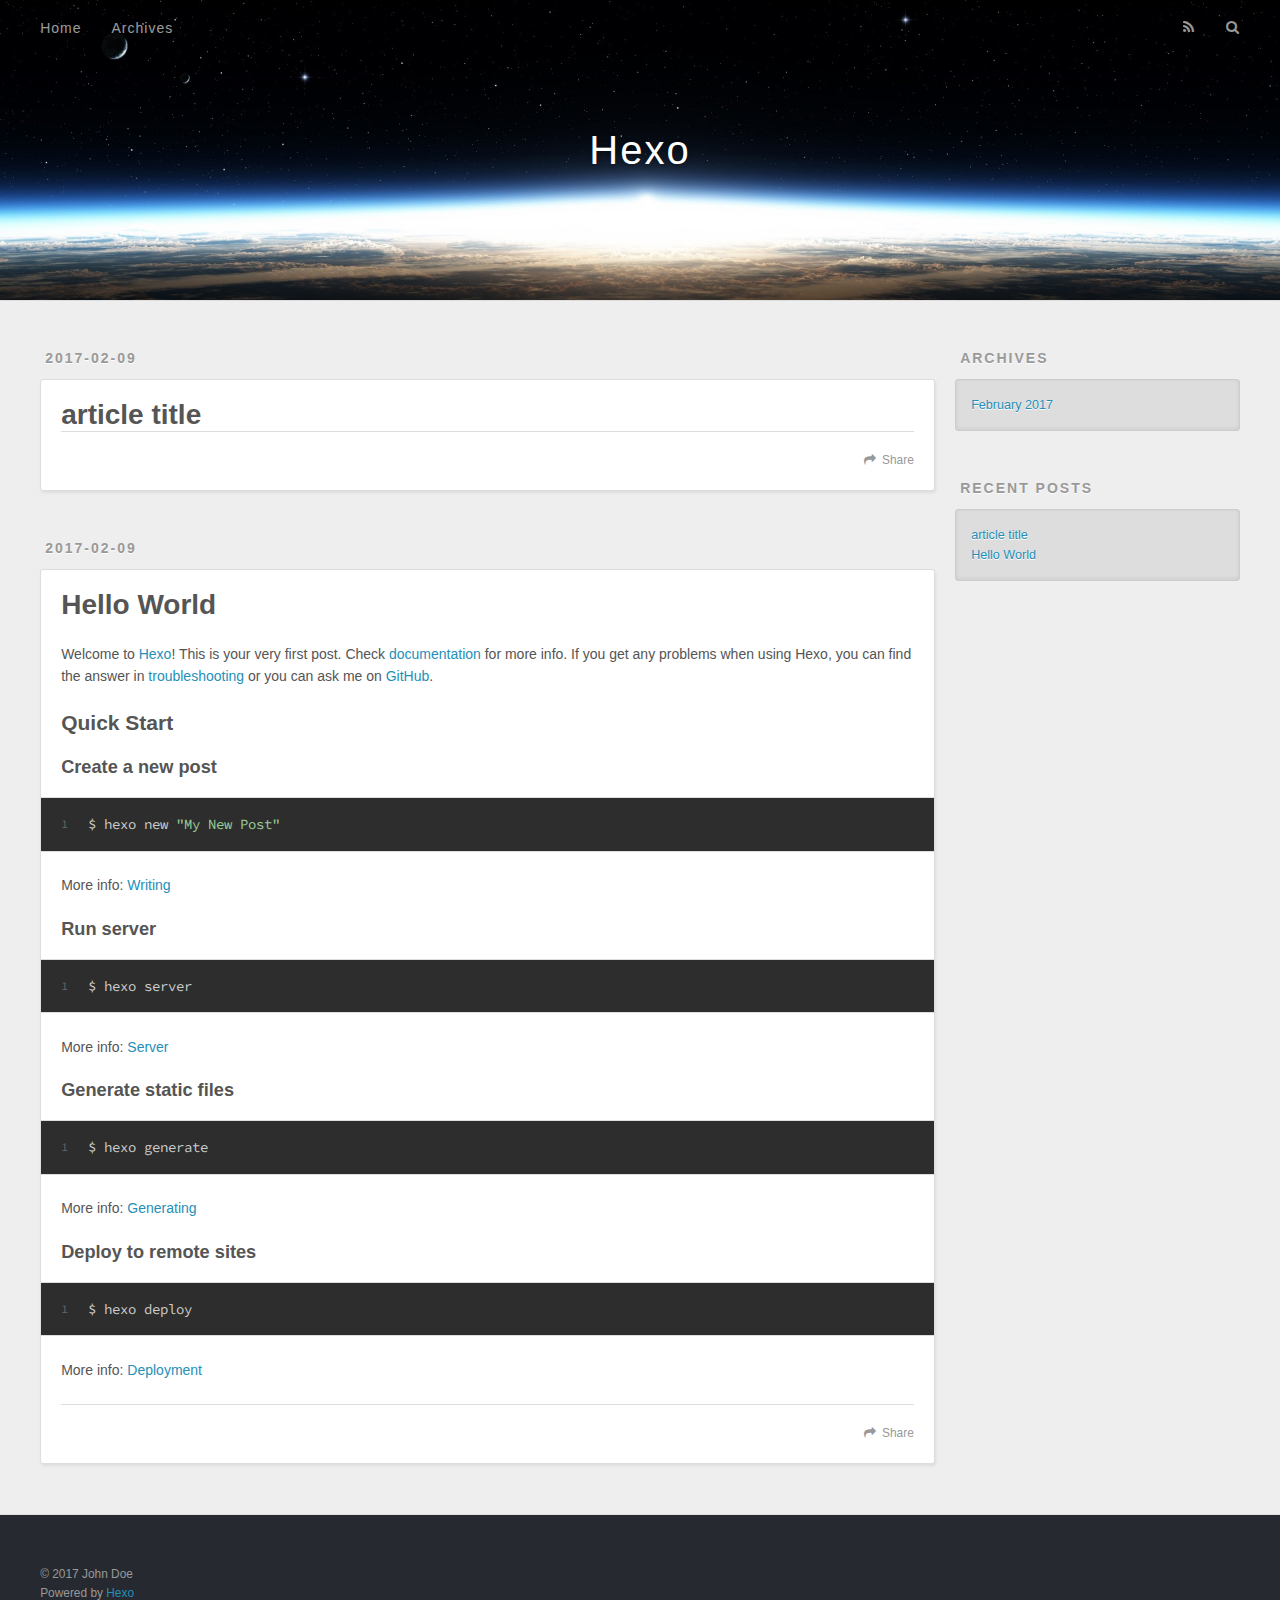
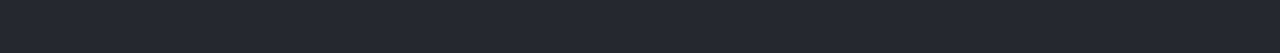
==== index.html @ b67e8a0f "Site updated: 2017-02-09 16:08:42" ====
<!DOCTYPE html>
<html>
<head>
  <meta charset="utf-8">
  
  <title>Hexo</title>
  <meta name="viewport" content="width=device-width, initial-scale=1, maximum-scale=1">
  <meta property="og:type" content="website">
<meta property="og:title" content="Hexo">
<meta property="og:url" content="http://yoursite.com/index.html">
<meta property="og:site_name" content="Hexo">
<meta name="twitter:card" content="summary">
<meta name="twitter:title" content="Hexo">
  
    <link rel="alternate" href="/atom.xml" title="Hexo" type="application/atom+xml">
  
  
    <link rel="icon" href="/favicon.png">
  
  
    <link href="//fonts.googleapis.com/css?family=Source+Code+Pro" rel="stylesheet" type="text/css">
  
  <link rel="stylesheet" href="/css/style.css">
  

</head>

<body>
  <div id="container">
    <div id="wrap">
      <header id="header">
  <div id="banner"></div>
  <div id="header-outer" class="outer">
    <div id="header-title" class="inner">
      <h1 id="logo-wrap">
        <a href="/" id="logo">Hexo</a>
      </h1>
      
    </div>
    <div id="header-inner" class="inner">
      <nav id="main-nav">
        <a id="main-nav-toggle" class="nav-icon"></a>
        
          <a class="main-nav-link" href="/">Home</a>
        
          <a class="main-nav-link" href="/archives">Archives</a>
        
      </nav>
      <nav id="sub-nav">
        
          <a id="nav-rss-link" class="nav-icon" href="/atom.xml" title="RSS Feed"></a>
        
        <a id="nav-search-btn" class="nav-icon" title="Search"></a>
      </nav>
      <div id="search-form-wrap">
        <form action="//google.com/search" method="get" accept-charset="UTF-8" class="search-form"><input type="search" name="q" results="0" class="search-form-input" placeholder="Search"><button type="submit" class="search-form-submit">&#xF002;</button><input type="hidden" name="sitesearch" value="http://yoursite.com"></form>
      </div>
    </div>
  </div>
</header>
      <div class="outer">
        <section id="main">
  
    <article id="post-article-title" class="article article-type-post" itemscope itemprop="blogPost">
  <div class="article-meta">
    <a href="/2017/02/09/article-title/" class="article-date">
  <time datetime="2017-02-09T08:03:34.000Z" itemprop="datePublished">2017-02-09</time>
</a>
    
  </div>
  <div class="article-inner">
    
    
      <header class="article-header">
        
  
    <h1 itemprop="name">
      <a class="article-title" href="/2017/02/09/article-title/">article title</a>
    </h1>
  

      </header>
    
    <div class="article-entry" itemprop="articleBody">
      
        
      
    </div>
    <footer class="article-footer">
      <a data-url="http://yoursite.com/2017/02/09/article-title/" data-id="ciyy3or6o0000n8lamihfv30i" class="article-share-link">Share</a>
      
      
    </footer>
  </div>
  
</article>


  
    <article id="post-hello-world" class="article article-type-post" itemscope itemprop="blogPost">
  <div class="article-meta">
    <a href="/2017/02/09/hello-world/" class="article-date">
  <time datetime="2017-02-09T07:54:26.255Z" itemprop="datePublished">2017-02-09</time>
</a>
    
  </div>
  <div class="article-inner">
    
    
      <header class="article-header">
        
  
    <h1 itemprop="name">
      <a class="article-title" href="/2017/02/09/hello-world/">Hello World</a>
    </h1>
  

      </header>
    
    <div class="article-entry" itemprop="articleBody">
      
        <p>Welcome to <a href="https://hexo.io/" target="_blank" rel="external">Hexo</a>! This is your very first post. Check <a href="https://hexo.io/docs/" target="_blank" rel="external">documentation</a> for more info. If you get any problems when using Hexo, you can find the answer in <a href="https://hexo.io/docs/troubleshooting.html" target="_blank" rel="external">troubleshooting</a> or you can ask me on <a href="https://github.com/hexojs/hexo/issues" target="_blank" rel="external">GitHub</a>.</p>
<h2 id="Quick-Start"><a href="#Quick-Start" class="headerlink" title="Quick Start"></a>Quick Start</h2><h3 id="Create-a-new-post"><a href="#Create-a-new-post" class="headerlink" title="Create a new post"></a>Create a new post</h3><figure class="highlight bash"><table><tr><td class="gutter"><pre><div class="line">1</div></pre></td><td class="code"><pre><div class="line">$ hexo new <span class="string">"My New Post"</span></div></pre></td></tr></table></figure>
<p>More info: <a href="https://hexo.io/docs/writing.html" target="_blank" rel="external">Writing</a></p>
<h3 id="Run-server"><a href="#Run-server" class="headerlink" title="Run server"></a>Run server</h3><figure class="highlight bash"><table><tr><td class="gutter"><pre><div class="line">1</div></pre></td><td class="code"><pre><div class="line">$ hexo server</div></pre></td></tr></table></figure>
<p>More info: <a href="https://hexo.io/docs/server.html" target="_blank" rel="external">Server</a></p>
<h3 id="Generate-static-files"><a href="#Generate-static-files" class="headerlink" title="Generate static files"></a>Generate static files</h3><figure class="highlight bash"><table><tr><td class="gutter"><pre><div class="line">1</div></pre></td><td class="code"><pre><div class="line">$ hexo generate</div></pre></td></tr></table></figure>
<p>More info: <a href="https://hexo.io/docs/generating.html" target="_blank" rel="external">Generating</a></p>
<h3 id="Deploy-to-remote-sites"><a href="#Deploy-to-remote-sites" class="headerlink" title="Deploy to remote sites"></a>Deploy to remote sites</h3><figure class="highlight bash"><table><tr><td class="gutter"><pre><div class="line">1</div></pre></td><td class="code"><pre><div class="line">$ hexo deploy</div></pre></td></tr></table></figure>
<p>More info: <a href="https://hexo.io/docs/deployment.html" target="_blank" rel="external">Deployment</a></p>

      
    </div>
    <footer class="article-footer">
      <a data-url="http://yoursite.com/2017/02/09/hello-world/" data-id="ciyy3or710001n8laihpy92rs" class="article-share-link">Share</a>
      
      
    </footer>
  </div>
  
</article>


  

</section>
        
          <aside id="sidebar">
  
    

  
    

  
    
  
    
  <div class="widget-wrap">
    <h3 class="widget-title">Archives</h3>
    <div class="widget">
      <ul class="archive-list"><li class="archive-list-item"><a class="archive-list-link" href="/archives/2017/02/">February 2017</a></li></ul>
    </div>
  </div>


  
    
  <div class="widget-wrap">
    <h3 class="widget-title">Recent Posts</h3>
    <div class="widget">
      <ul>
        
          <li>
            <a href="/2017/02/09/article-title/">article title</a>
          </li>
        
          <li>
            <a href="/2017/02/09/hello-world/">Hello World</a>
          </li>
        
      </ul>
    </div>
  </div>

  
</aside>
        
      </div>
      <footer id="footer">
  
  <div class="outer">
    <div id="footer-info" class="inner">
      &copy; 2017 John Doe<br>
      Powered by <a href="http://hexo.io/" target="_blank">Hexo</a>
    </div>
  </div>
</footer>
    </div>
    <nav id="mobile-nav">
  
    <a href="/" class="mobile-nav-link">Home</a>
  
    <a href="/archives" class="mobile-nav-link">Archives</a>
  
</nav>
    

<script src="//ajax.googleapis.com/ajax/libs/jquery/2.0.3/jquery.min.js"></script>


  <link rel="stylesheet" href="/fancybox/jquery.fancybox.css">
  <script src="/fancybox/jquery.fancybox.pack.js"></script>


<script src="/js/script.js"></script>

  </div>
</body>
</html>
---- css/style.css ----
body {
  width: 100%;
}
body:before,
body:after {
  content: "";
  display: table;
}
body:after {
  clear: both;
}
html,
body,
div,
span,
applet,
object,
iframe,
h1,
h2,
h3,
h4,
h5,
h6,
p,
blockquote,
pre,
a,
abbr,
acronym,
address,
big,
cite,
code,
del,
dfn,
em,
img,
ins,
kbd,
q,
s,
samp,
small,
strike,
strong,
sub,
sup,
tt,
var,
dl,
dt,
dd,
ol,
ul,
li,
fieldset,
form,
label,
legend,
table,
caption,
tbody,
tfoot,
thead,
tr,
th,
td {
  margin: 0;
  padding: 0;
  border: 0;
  outline: 0;
  font-weight: inherit;
  font-style: inherit;
  font-family: inherit;
  font-size: 100%;
  vertical-align: baseline;
}
body {
  line-height: 1;
  color: #000;
  background: #fff;
}
ol,
ul {
  list-style: none;
}
table {
  border-collapse: separate;
  border-spacing: 0;
  vertical-align: middle;
}
caption,
th,
td {
  text-align: left;
  font-weight: normal;
  vertical-align: middle;
}
a img {
  border: none;
}
input,
button {
  margin: 0;
  padding: 0;
}
input::-moz-focus-inner,
button::-moz-focus-inner {
  border: 0;
  padding: 0;
}
@font-face {
  font-family: FontAwesome;
  font-style: normal;
  font-weight: normal;
  src: url("fonts/fontawesome-webfont.eot?v=#4.0.3");
  src: url("fonts/fontawesome-webfont.eot?#iefix&v=#4.0.3") format("embedded-opentype"), url("fonts/fontawesome-webfont.woff?v=#4.0.3") format("woff"), url("fonts/fontawesome-webfont.ttf?v=#4.0.3") format("truetype"), url("fonts/fontawesome-webfont.svg#fontawesomeregular?v=#4.0.3") format("svg");
}
html,
body,
#container {
  height: 100%;
}
body {
  background: #eee;
  font: 14px "Helvetica Neue", Helvetica, Arial, sans-serif;
  -webkit-text-size-adjust: 100%;
}
.outer {
  max-width: 1220px;
  margin: 0 auto;
  padding: 0 20px;
}
.outer:before,
.outer:after {
  content: "";
  display: table;
}
.outer:after {
  clear: both;
}
.inner {
  display: inline;
  float: left;
  width: 98.33333333333333%;
  margin: 0 0.833333333333333%;
}
.left,
.alignleft {
  float: left;
}
.right,
.alignright {
  float: right;
}
.clear {
  clear: both;
}
#container {
  position: relative;
}
.mobile-nav-on {
  overflow: hidden;
}
#wrap {
  height: 100%;
  width: 100%;
  position: absolute;
  top: 0;
  left: 0;
  -webkit-transition: 0.2s ease-out;
  -moz-transition: 0.2s ease-out;
  -ms-transition: 0.2s ease-out;
  transition: 0.2s ease-out;
  z-index: 1;
  background: #eee;
}
.mobile-nav-on #wrap {
  left: 280px;
}
@media screen and (min-width: 768px) {
  #main {
    display: inline;
    float: left;
    width: 73.33333333333333%;
    margin: 0 0.833333333333333%;
  }
}
.article-date,
.article-category-link,
.archive-year,
.widget-title {
  text-decoration: none;
  text-transform: uppercase;
  letter-spacing: 2px;
  color: #999;
  margin-bottom: 1em;
  margin-left: 5px;
  line-height: 1em;
  text-shadow: 0 1px #fff;
  font-weight: bold;
}
.article-inner,
.archive-article-inner {
  background: #fff;
  -webkit-box-shadow: 1px 2px 3px #ddd;
  box-shadow: 1px 2px 3px #ddd;
  border: 1px solid #ddd;
  border-radius: 3px;
}
.article-entry h1,
.widget h1 {
  font-size: 2em;
}
.article-entry h2,
.widget h2 {
  font-size: 1.5em;
}
.article-entry h3,
.widget h3 {
  font-size: 1.3em;
}
.article-entry h4,
.widget h4 {
  font-size: 1.2em;
}
.article-entry h5,
.widget h5 {
  font-size: 1em;
}
.article-entry h6,
.widget h6 {
  font-size: 1em;
  color: #999;
}
.article-entry hr,
.widget hr {
  border: 1px dashed #ddd;
}
.article-entry strong,
.widget strong {
  font-weight: bold;
}
.article-entry em,
.widget em,
.article-entry cite,
.widget cite {
  font-style: italic;
}
.article-entry sup,
.widget sup,
.article-entry sub,
.widget sub {
  font-size: 0.75em;
  line-height: 0;
  position: relative;
  vertical-align: baseline;
}
.article-entry sup,
.widget sup {
  top: -0.5em;
}
.article-entry sub,
.widget sub {
  bottom: -0.2em;
}
.article-entry small,
.widget small {
  font-size: 0.85em;
}
.article-entry acronym,
.widget acronym,
.article-entry abbr,
.widget abbr {
  border-bottom: 1px dotted;
}
.article-entry ul,
.widget ul,
.article-entry ol,
.widget ol,
.article-entry dl,
.widget dl {
  margin: 0 20px;
  line-height: 1.6em;
}
.article-entry ul ul,
.widget ul ul,
.article-entry ol ul,
.widget ol ul,
.article-entry ul ol,
.widget ul ol,
.article-entry ol ol,
.widget ol ol {
  margin-top: 0;
  margin-bottom: 0;
}
.article-entry ul,
.widget ul {
  list-style: disc;
}
.article-entry ol,
.widget ol {
  list-style: decimal;
}
.article-entry dt,
.widget dt {
  font-weight: bold;
}
#header {
  height: 300px;
  position: relative;
  border-bottom: 1px solid #ddd;
}
#header:before,
#header:after {
  content: "";
  position: absolute;
  left: 0;
  right: 0;
  height: 40px;
}
#header:before {
  top: 0;
  background: -webkit-linear-gradient(rgba(0,0,0,0.2), transparent);
  background: -moz-linear-gradient(rgba(0,0,0,0.2), transparent);
  background: -ms-linear-gradient(rgba(0,0,0,0.2), transparent);
  background: linear-gradient(rgba(0,0,0,0.2), transparent);
}
#header:after {
  bottom: 0;
  background: -webkit-linear-gradient(transparent, rgba(0,0,0,0.2));
  background: -moz-linear-gradient(transparent, rgba(0,0,0,0.2));
  background: -ms-linear-gradient(transparent, rgba(0,0,0,0.2));
  background: linear-gradient(transparent, rgba(0,0,0,0.2));
}
#header-outer {
  height: 100%;
  position: relative;
}
#header-inner {
  position: relative;
  overflow: hidden;
}
#banner {
  position: absolute;
  top: 0;
  left: 0;
  width: 100%;
  height: 100%;
  background: url("images/banner.jpg") center #000;
  -webkit-background-size: cover;
  -moz-background-size: cover;
  background-size: cover;
  z-index: -1;
}
#header-title {
  text-align: center;
  height: 40px;
  position: absolute;
  top: 50%;
  left: 0;
  margin-top: -20px;
}
#logo,
#subtitle {
  text-decoration: none;
  color: #fff;
  font-weight: 300;
  text-shadow: 0 1px 4px rgba(0,0,0,0.3);
}
#logo {
  font-size: 40px;
  line-height: 40px;
  letter-spacing: 2px;
}
#subtitle {
  font-size: 16px;
  line-height: 16px;
  letter-spacing: 1px;
}
#subtitle-wrap {
  margin-top: 16px;
}
#main-nav {
  float: left;
  margin-left: -15px;
}
.nav-icon,
.main-nav-link {
  float: left;
  color: #fff;
  opacity: 0.6;
  text-decoration: none;
  text-shadow: 0 1px rgba(0,0,0,0.2);
  -webkit-transition: opacity 0.2s;
  -moz-transition: opacity 0.2s;
  -ms-transition: opacity 0.2s;
  transition: opacity 0.2s;
  display: block;
  padding: 20px 15px;
}
.nav-icon:hover,
.main-nav-link:hover {
  opacity: 1;
}
.nav-icon {
  font-family: FontAwesome;
  text-align: center;
  font-size: 14px;
  width: 14px;
  height: 14px;
  padding: 20px 15px;
  position: relative;
  cursor: pointer;
}
.main-nav-link {
  font-weight: 300;
  letter-spacing: 1px;
}
@media screen and (max-width: 479px) {
  .main-nav-link {
    display: none;
  }
}
#main-nav-toggle {
  display: none;
}
#main-nav-toggle:before {
  content: "\f0c9";
}
@media screen and (max-width: 479px) {
  #main-nav-toggle {
    display: block;
  }
}
#sub-nav {
  float: right;
  margin-right: -15px;
}
#nav-rss-link:before {
  content: "\f09e";
}
#nav-search-btn:before {
  content: "\f002";
}
#search-form-wrap {
  position: absolute;
  top: 15px;
  width: 150px;
  height: 30px;
  right: -150px;
  opacity: 0;
  -webkit-transition: 0.2s ease-out;
  -moz-transition: 0.2s ease-out;
  -ms-transition: 0.2s ease-out;
  transition: 0.2s ease-out;
}
#search-form-wrap.on {
  opacity: 1;
  right: 0;
}
@media screen and (max-width: 479px) {
  #search-form-wrap {
    width: 100%;
    right: -100%;
  }
}
.search-form {
  position: absolute;
  top: 0;
  left: 0;
  right: 0;
  background: #fff;
  padding: 5px 15px;
  border-radius: 15px;
  -webkit-box-shadow: 0 0 10px rgba(0,0,0,0.3);
  box-shadow: 0 0 10px rgba(0,0,0,0.3);
}
.search-form-input {
  border: none;
  background: none;
  color: #555;
  width: 100%;
  font: 13px "Helvetica Neue", Helvetica, Arial, sans-serif;
  outline: none;
}
.search-form-input::-webkit-search-results-decoration,
.search-form-input::-webkit-search-cancel-button {
  -webkit-appearance: none;
}
.search-form-submit {
  position: absolute;
  top: 50%;
  right: 10px;
  margin-top: -7px;
  font: 13px FontAwesome;
  border: none;
  background: none;
  color: #bbb;
  cursor: pointer;
}
.search-form-submit:hover,
.search-form-submit:focus {
  color: #777;
}
.article {
  margin: 50px 0;
}
.article-inner {
  overflow: hidden;
}
.article-meta:before,
.article-meta:after {
  content: "";
  display: table;
}
.article-meta:after {
  clear: both;
}
.article-date {
  float: left;
}
.article-category {
  float: left;
  line-height: 1em;
  color: #ccc;
  text-shadow: 0 1px #fff;
  margin-left: 8px;
}
.article-category:before {
  content: "\2022";
}
.article-category-link {
  margin: 0 12px 1em;
}
.article-header {
  padding: 20px 20px 0;
}
.article-title {
  text-decoration: none;
  font-size: 2em;
  font-weight: bold;
  color: #555;
  line-height: 1.1em;
  -webkit-transition: color 0.2s;
  -moz-transition: color 0.2s;
  -ms-transition: color 0.2s;
  transition: color 0.2s;
}
a.article-title:hover {
  color: #258fb8;
}
.article-entry {
  color: #555;
  padding: 0 20px;
}
.article-entry:before,
.article-entry:after {
  content: "";
  display: table;
}
.article-entry:after {
  clear: both;
}
.article-entry p,
.article-entry table {
  line-height: 1.6em;
  margin: 1.6em 0;
}
.article-entry h1,
.article-entry h2,
.article-entry h3,
.article-entry h4,
.article-entry h5,
.article-entry h6 {
  font-weight: bold;
}
.article-entry h1,
.article-entry h2,
.article-entry h3,
.article-entry h4,
.article-entry h5,
.article-entry h6 {
  line-height: 1.1em;
  margin: 1.1em 0;
}
.article-entry a {
  color: #258fb8;
  text-decoration: none;
}
.article-entry a:hover {
  text-decoration: underline;
}
.article-entry ul,
.article-entry ol,
.article-entry dl {
  margin-top: 1.6em;
  margin-bottom: 1.6em;
}
.article-entry img,
.article-entry video {
  max-width: 100%;
  height: auto;
  display: block;
  margin: auto;
}
.article-entry iframe {
  border: none;
}
.article-entry table {
  width: 100%;
  border-collapse: collapse;
  border-spacing: 0;
}
.article-entry th {
  font-weight: bold;
  border-bottom: 3px solid #ddd;
  padding-bottom: 0.5em;
}
.article-entry td {
  border-bottom: 1px solid #ddd;
  padding: 10px 0;
}
.article-entry blockquote {
  font-family: Georgia, "Times New Roman", serif;
  font-size: 1.4em;
  margin: 1.6em 20px;
  text-align: center;
}
.article-entry blockquote footer {
  font-size: 14px;
  margin: 1.6em 0;
  font-family: "Helvetica Neue", Helvetica, Arial, sans-serif;
}
.article-entry blockquote footer cite:before {
  content: "—";
  padding: 0 0.5em;
}
.article-entry .pullquote {
  text-align: left;
  width: 45%;
  margin: 0;
}
.article-entry .pullquote.left {
  margin-left: 0.5em;
  margin-right: 1em;
}
.article-entry .pullquote.right {
  margin-right: 0.5em;
  margin-left: 1em;
}
.article-entry .caption {
  color: #999;
  display: block;
  font-size: 0.9em;
  margin-top: 0.5em;
  position: relative;
  text-align: center;
}
.article-entry .video-container {
  position: relative;
  padding-top: 56.25%;
  height: 0;
  overflow: hidden;
}
.article-entry .video-container iframe,
.article-entry .video-container object,
.article-entry .video-container embed {
  position: absolute;
  top: 0;
  left: 0;
  width: 100%;
  height: 100%;
  margin-top: 0;
}
.article-more-link a {
  display: inline-block;
  line-height: 1em;
  padding: 6px 15px;
  border-radius: 15px;
  background: #eee;
  color: #999;
  text-shadow: 0 1px #fff;
  text-decoration: none;
}
.article-more-link a:hover {
  background: #258fb8;
  color: #fff;
  text-decoration: none;
  text-shadow: 0 1px #1e7293;
}
.article-footer {
  font-size: 0.85em;
  line-height: 1.6em;
  border-top: 1px solid #ddd;
  padding-top: 1.6em;
  margin: 0 20px 20px;
}
.article-footer:before,
.article-footer:after {
  content: "";
  display: table;
}
.article-footer:after {
  clear: both;
}
.article-footer a {
  color: #999;
  text-decoration: none;
}
.article-footer a:hover {
  color: #555;
}
.article-tag-list-item {
  float: left;
  margin-right: 10px;
}
.article-tag-list-link:before {
  content: "#";
}
.article-comment-link {
  float: right;
}
.article-comment-link:before {
  content: "\f075";
  font-family: FontAwesome;
  padding-right: 8px;
}
.article-share-link {
  cursor: pointer;
  float: right;
  margin-left: 20px;
}
.article-share-link:before {
  content: "\f064";
  font-family: FontAwesome;
  padding-right: 6px;
}
#article-nav {
  position: relative;
}
#article-nav:before,
#article-nav:after {
  content: "";
  display: table;
}
#article-nav:after {
  clear: both;
}
@media screen and (min-width: 768px) {
  #article-nav {
    margin: 50px 0;
  }
  #article-nav:before {
    width: 8px;
    height: 8px;
    position: absolute;
    top: 50%;
    left: 50%;
    margin-top: -4px;
    margin-left: -4px;
    content: "";
    border-radius: 50%;
    background: #ddd;
    -webkit-box-shadow: 0 1px 2px #fff;
    box-shadow: 0 1px 2px #fff;
  }
}
.article-nav-link-wrap {
  text-decoration: none;
  text-shadow: 0 1px #fff;
  color: #999;
  -webkit-box-sizing: border-box;
  -moz-box-sizing: border-box;
  box-sizing: border-box;
  margin-top: 50px;
  text-align: center;
  display: block;
}
.article-nav-link-wrap:hover {
  color: #555;
}
@media screen and (min-width: 768px) {
  .article-nav-link-wrap {
    width: 50%;
    margin-top: 0;
  }
}
@media screen and (min-width: 768px) {
  #article-nav-newer {
    float: left;
    text-align: right;
    padding-right: 20px;
  }
}
@media screen and (min-width: 768px) {
  #article-nav-older {
    float: right;
    text-align: left;
    padding-left: 20px;
  }
}
.article-nav-caption {
  text-transform: uppercase;
  letter-spacing: 2px;
  color: #ddd;
  line-height: 1em;
  font-weight: bold;
}
#article-nav-newer .article-nav-caption {
  margin-right: -2px;
}
.article-nav-title {
  font-size: 0.85em;
  line-height: 1.6em;
  margin-top: 0.5em;
}
.article-share-box {
  position: absolute;
  display: none;
  background: #fff;
  -webkit-box-shadow: 1px 2px 10px rgba(0,0,0,0.2);
  box-shadow: 1px 2px 10px rgba(0,0,0,0.2);
  border-radius: 3px;
  margin-left: -145px;
  overflow: hidden;
  z-index: 1;
}
.article-share-box.on {
  display: block;
}
.article-share-input {
  width: 100%;
  background: none;
  -webkit-box-sizing: border-box;
  -moz-box-sizing: border-box;
  box-sizing: border-box;
  font: 14px "Helvetica Neue", Helvetica, Arial, sans-serif;
  padding: 0 15px;
  color: #555;
  outline: none;
  border: 1px solid #ddd;
  border-radius: 3px 3px 0 0;
  height: 36px;
  line-height: 36px;
}
.article-share-links {
  background: #eee;
}
.article-share-links:before,
.article-share-links:after {
  content: "";
  display: table;
}
.article-share-links:after {
  clear: both;
}
.article-share-twitter,
.article-share-facebook,
.article-share-pinterest,
.article-share-google {
  width: 50px;
  height: 36px;
  display: block;
  float: left;
  position: relative;
  color: #999;
  text-shadow: 0 1px #fff;
}
.article-share-twitter:before,
.article-share-facebook:before,
.article-share-pinterest:before,
.article-share-google:before {
  font-size: 20px;
  font-family: FontAwesome;
  width: 20px;
  height: 20px;
  position: absolute;
  top: 50%;
  left: 50%;
  margin-top: -10px;
  margin-left: -10px;
  text-align: center;
}
.article-share-twitter:hover,
.article-share-facebook:hover,
.article-share-pinterest:hover,
.article-share-google:hover {
  color: #fff;
}
.article-share-twitter:before {
  content: "\f099";
}
.article-share-twitter:hover {
  background: #00aced;
  text-shadow: 0 1px #008abe;
}
.article-share-facebook:before {
  content: "\f09a";
}
.article-share-facebook:hover {
  background: #3b5998;
  text-shadow: 0 1px #2f477a;
}
.article-share-pinterest:before {
  content: "\f0d2";
}
.article-share-pinterest:hover {
  background: #cb2027;
  text-shadow: 0 1px #a21a1f;
}
.article-share-google:before {
  content: "\f0d5";
}
.article-share-google:hover {
  background: #dd4b39;
  text-shadow: 0 1px #be3221;
}
.article-gallery {
  background: #000;
  position: relative;
}
.article-gallery-photos {
  position: relative;
  overflow: hidden;
}
.article-gallery-img {
  display: none;
  max-width: 100%;
}
.article-gallery-img:first-child {
  display: block;
}
.article-gallery-img.loaded {
  position: absolute;
  display: block;
}
.article-gallery-img img {
  display: block;
  max-width: 100%;
  margin: 0 auto;
}
#comments {
  background: #fff;
  -webkit-box-shadow: 1px 2px 3px #ddd;
  box-shadow: 1px 2px 3px #ddd;
  padding: 20px;
  border: 1px solid #ddd;
  border-radius: 3px;
  margin: 50px 0;
}
#comments a {
  color: #258fb8;
}
.archives-wrap {
  margin: 50px 0;
}
.archives:before,
.archives:after {
  content: "";
  display: table;
}
.archives:after {
  clear: both;
}
.archive-year-wrap {
  margin-bottom: 1em;
}
.archives {
  -webkit-column-gap: 10px;
  -moz-column-gap: 10px;
  column-gap: 10px;
}
@media screen and (min-width: 480px) and (max-width: 767px) {
  .archives {
    -webkit-column-count: 2;
    -moz-column-count: 2;
    column-count: 2;
  }
}
@media screen and (min-width: 768px) {
  .archives {
    -webkit-column-count: 3;
    -moz-column-count: 3;
    column-count: 3;
  }
}
.archive-article {
  -webkit-column-break-inside: avoid;
  page-break-inside: avoid;
  overflow: hidden;
  break-inside: avoid-column;
}
.archive-article-inner {
  padding: 10px;
  margin-bottom: 15px;
}
.archive-article-title {
  text-decoration: none;
  font-weight: bold;
  color: #555;
  -webkit-transition: color 0.2s;
  -moz-transition: color 0.2s;
  -ms-transition: color 0.2s;
  transition: color 0.2s;
  line-height: 1.6em;
}
.archive-article-title:hover {
  color: #258fb8;
}
.archive-article-footer {
  margin-top: 1em;
}
.archive-article-date {
  color: #999;
  text-decoration: none;
  font-size: 0.85em;
  line-height: 1em;
  margin-bottom: 0.5em;
  display: block;
}
#page-nav {
  margin: 50px auto;
  background: #fff;
  -webkit-box-shadow: 1px 2px 3px #ddd;
  box-shadow: 1px 2px 3px #ddd;
  border: 1px solid #ddd;
  border-radius: 3px;
  text-align: center;
  color: #999;
  overflow: hidden;
}
#page-nav:before,
#page-nav:after {
  content: "";
  display: table;
}
#page-nav:after {
  clear: both;
}
#page-nav a,
#page-nav span {
  padding: 10px 20px;
  line-height: 1;
  height: 2ex;
}
#page-nav a {
  color: #999;
  text-decoration: none;
}
#page-nav a:hover {
  background: #999;
  color: #fff;
}
#page-nav .prev {
  float: left;
}
#page-nav .next {
  float: right;
}
#page-nav .page-number {
  display: inline-block;
}
@media screen and (max-width: 479px) {
  #page-nav .page-number {
    display: none;
  }
}
#page-nav .current {
  color: #555;
  font-weight: bold;
}
#page-nav .space {
  color: #ddd;
}
#footer {
  background: #262a30;
  padding: 50px 0;
  border-top: 1px solid #ddd;
  color: #999;
}
#footer a {
  color: #258fb8;
  text-decoration: none;
}
#footer a:hover {
  text-decoration: underline;
}
#footer-info {
  line-height: 1.6em;
  font-size: 0.85em;
}
.article-entry pre,
.article-entry .highlight {
  background: #2d2d2d;
  margin: 0 -20px;
  padding: 15px 20px;
  border-style: solid;
  border-color: #ddd;
  border-width: 1px 0;
  overflow: auto;
  color: #ccc;
  line-height: 22.400000000000002px;
}
.article-entry .highlight .gutter pre,
.article-entry .gist .gist-file .gist-data .line-numbers {
  color: #666;
  font-size: 0.85em;
}
.article-entry pre,
.article-entry code {
  font-family: "Source Code Pro", Consolas, Monaco, Menlo, Consolas, monospace;
}
.article-entry code {
  background: #eee;
  text-shadow: 0 1px #fff;
  padding: 0 0.3em;
}
.article-entry pre code {
  background: none;
  text-shadow: none;
  padding: 0;
}
.article-entry .highlight pre {
  border: none;
  margin: 0;
  padding: 0;
}
.article-entry .highlight table {
  margin: 0;
  width: auto;
}
.article-entry .highlight td {
  border: none;
  padding: 0;
}
.article-entry .highlight figcaption {
  font-size: 0.85em;
  color: #999;
  line-height: 1em;
  margin-bottom: 1em;
}
.article-entry .highlight figcaption:before,
.article-entry .highlight figcaption:after {
  content: "";
  display: table;
}
.article-entry .highlight figcaption:after {
  clear: both;
}
.article-entry .highlight figcaption a {
  float: right;
}
.article-entry .highlight .gutter pre {
  text-align: right;
  padding-right: 20px;
}
.article-entry .highlight .line {
  height: 22.400000000000002px;
}
.article-entry .highlight .line.marked {
  background: #515151;
}
.article-entry .gist {
  margin: 0 -20px;
  border-style: solid;
  border-color: #ddd;
  border-width: 1px 0;
  background: #2d2d2d;
  padding: 15px 20px 15px 0;
}
.article-entry .gist .gist-file {
  border: none;
  font-family: "Source Code Pro", Consolas, Monaco, Menlo, Consolas, monospace;
  margin: 0;
}
.article-entry .gist .gist-file .gist-data {
  background: none;
  border: none;
}
.article-entry .gist .gist-file .gist-data .line-numbers {
  background: none;
  border: none;
  padding: 0 20px 0 0;
}
.article-entry .gist .gist-file .gist-data .line-data {
  padding: 0 !important;
}
.article-entry .gist .gist-file .highlight {
  margin: 0;
  padding: 0;
  border: none;
}
.article-entry .gist .gist-file .gist-meta {
  background: #2d2d2d;
  color: #999;
  font: 0.85em "Helvetica Neue", Helvetica, Arial, sans-serif;
  text-shadow: 0 0;
  padding: 0;
  margin-top: 1em;
  margin-left: 20px;
}
.article-entry .gist .gist-file .gist-meta a {
  color: #258fb8;
  font-weight: normal;
}
.article-entry .gist .gist-file .gist-meta a:hover {
  text-decoration: underline;
}
pre .comment,
pre .title {
  color: #999;
}
pre .variable,
pre .attribute,
pre .tag,
pre .regexp,
pre .ruby .constant,
pre .xml .tag .title,
pre .xml .pi,
pre .xml .doctype,
pre .html .doctype,
pre .css .id,
pre .css .class,
pre .css .pseudo {
  color: #f2777a;
}
pre .number,
pre .preprocessor,
pre .built_in,
pre .literal,
pre .params,
pre .constant {
  color: #f99157;
}
pre .class,
pre .ruby .class .title,
pre .css .rules .attribute {
  color: #9c9;
}
pre .string,
pre .value,
pre .inheritance,
pre .header,
pre .ruby .symbol,
pre .xml .cdata {
  color: #9c9;
}
pre .css .hexcolor {
  color: #6cc;
}
pre .function,
pre .python .decorator,
pre .python .title,
pre .ruby .function .title,
pre .ruby .title .keyword,
pre .perl .sub,
pre .javascript .title,
pre .coffeescript .title {
  color: #69c;
}
pre .keyword,
pre .javascript .function {
  color: #c9c;
}
@media screen and (max-width: 479px) {
  #mobile-nav {
    position: absolute;
    top: 0;
    left: 0;
    width: 280px;
    height: 100%;
    background: #191919;
    border-right: 1px solid #fff;
  }
}
@media screen and (max-width: 479px) {
  .mobile-nav-link {
    display: block;
    color: #999;
    text-decoration: none;
    padding: 15px 20px;
    font-weight: bold;
  }
  .mobile-nav-link:hover {
    color: #fff;
  }
}
@media screen and (min-width: 768px) {
  #sidebar {
    display: inline;
    float: left;
    width: 23.333333333333332%;
    margin: 0 0.833333333333333%;
  }
}
.widget-wrap {
  margin: 50px 0;
}
.widget {
  color: #777;
  text-shadow: 0 1px #fff;
  background: #ddd;
  -webkit-box-shadow: 0 -1px 4px #ccc inset;
  box-shadow: 0 -1px 4px #ccc inset;
  border: 1px solid #ccc;
  padding: 15px;
  border-radius: 3px;
}
.widget a {
  color: #258fb8;
  text-decoration: none;
}
.widget a:hover {
  text-decoration: underline;
}
.widget ul ul,
.widget ol ul,
.widget dl ul,
.widget ul ol,
.widget ol ol,
.widget dl ol,
.widget ul dl,
.widget ol dl,
.widget dl dl {
  margin-left: 15px;
  list-style: disc;
}
.widget {
  line-height: 1.6em;
  word-wrap: break-word;
  font-size: 0.9em;
}
.widget ul,
.widget ol {
  list-style: none;
  margin: 0;
}
.widget ul ul,
.widget ol ul,
.widget ul ol,
.widget ol ol {
  margin: 0 20px;
}
.widget ul ul,
.widget ol ul {
  list-style: disc;
}
.widget ul ol,
.widget ol ol {
  list-style: decimal;
}
.category-list-count,
.tag-list-count,
.archive-list-count {
  padding-left: 5px;
  color: #999;
  font-size: 0.85em;
}
.category-list-count:before,
.tag-list-count:before,
.archive-list-count:before {
  content: "(";
}
.category-list-count:after,
.tag-list-count:after,
.archive-list-count:after {
  content: ")";
}
.tagcloud a {
  margin-right: 5px;
  display: inline-block;
}
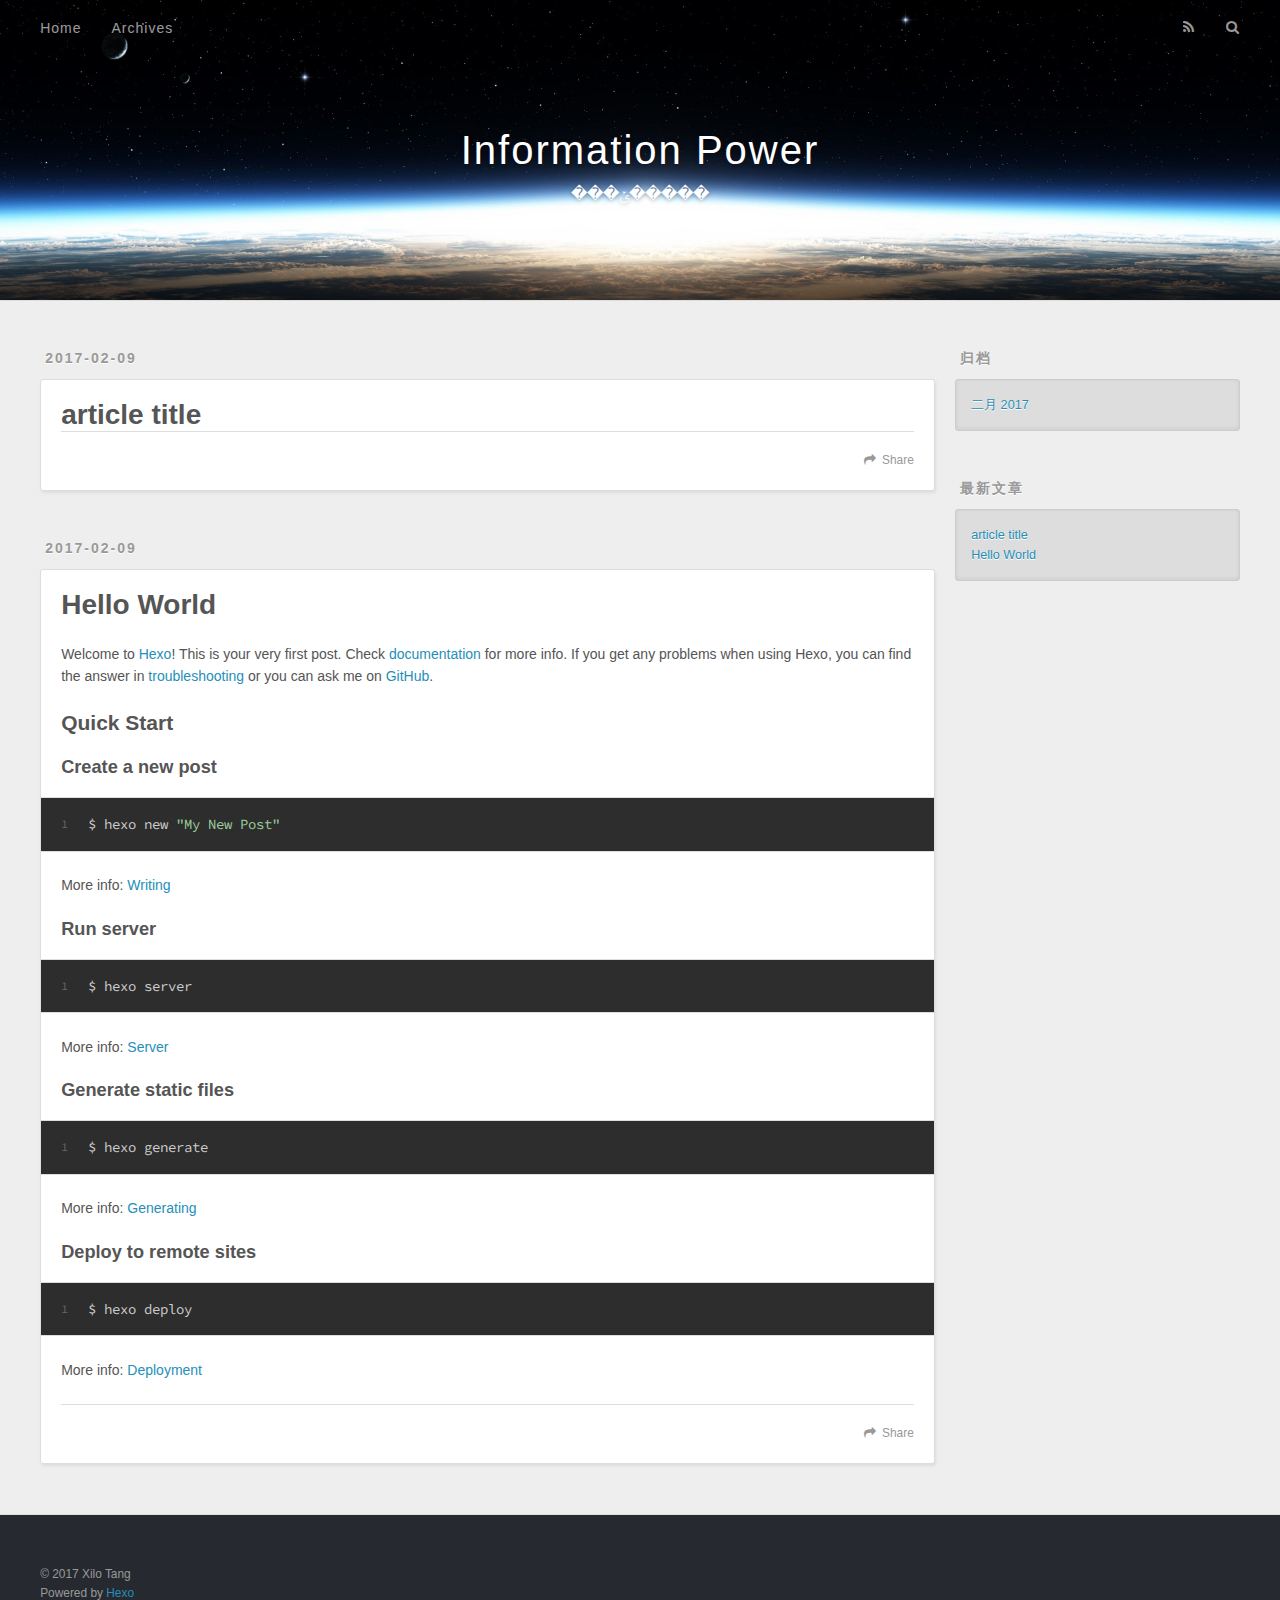
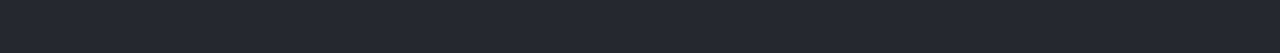
==== commit 1670251b: "Site updated: 2017-02-09 16:15:48" ====
--- a/index.html
+++ b/index.html
@@ -3,16 +3,19 @@
 <head>
   <meta charset="utf-8">
   
-  <title>Hexo</title>
+  <title>Information Power</title>
   <meta name="viewport" content="width=device-width, initial-scale=1, maximum-scale=1">
-  <meta property="og:type" content="website">
-<meta property="og:title" content="Hexo">
+  <meta name="description" content="���ݲֿ� �����ݷ���">
+<meta property="og:type" content="website">
+<meta property="og:title" content="Information Power">
 <meta property="og:url" content="http://yoursite.com/index.html">
-<meta property="og:site_name" content="Hexo">
+<meta property="og:site_name" content="Information Power">
+<meta property="og:description" content="���ݲֿ� �����ݷ���">
 <meta name="twitter:card" content="summary">
-<meta name="twitter:title" content="Hexo">
-  
-    <link rel="alternate" href="/atom.xml" title="Hexo" type="application/atom+xml">
+<meta name="twitter:title" content="Information Power">
+<meta name="twitter:description" content="���ݲֿ� �����ݷ���">
+  
+    <link rel="alternate" href="/atom.xml" title="Information Power" type="application/atom+xml">
   
   
     <link rel="icon" href="/favicon.png">
@@ -33,8 +36,12 @@
   <div id="header-outer" class="outer">
     <div id="header-title" class="inner">
       <h1 id="logo-wrap">
-        <a href="/" id="logo">Hexo</a>
+        <a href="/" id="logo">Information Power</a>
       </h1>
+      
+        <h2 id="subtitle-wrap">
+          <a href="/" id="subtitle">���ݵ�����</a>
+        </h2>
       
     </div>
     <div id="header-inner" class="inner">
@@ -50,7 +57,7 @@
         
           <a id="nav-rss-link" class="nav-icon" href="/atom.xml" title="RSS Feed"></a>
         
-        <a id="nav-search-btn" class="nav-icon" title="Search"></a>
+        <a id="nav-search-btn" class="nav-icon" title="搜索"></a>
       </nav>
       <div id="search-form-wrap">
         <form action="//google.com/search" method="get" accept-charset="UTF-8" class="search-form"><input type="search" name="q" results="0" class="search-form-input" placeholder="Search"><button type="submit" class="search-form-submit">&#xF002;</button><input type="hidden" name="sitesearch" value="http://yoursite.com"></form>
@@ -87,7 +94,7 @@
       
     </div>
     <footer class="article-footer">
-      <a data-url="http://yoursite.com/2017/02/09/article-title/" data-id="ciyy3or6o0000n8lamihfv30i" class="article-share-link">Share</a>
+      <a data-url="http://yoursite.com/2017/02/09/article-title/" data-id="ciyy40iej0000hwlaiahpv3pb" class="article-share-link">Share</a>
       
       
     </footer>
@@ -132,7 +139,7 @@
       
     </div>
     <footer class="article-footer">
-      <a data-url="http://yoursite.com/2017/02/09/hello-world/" data-id="ciyy3or710001n8laihpy92rs" class="article-share-link">Share</a>
+      <a data-url="http://yoursite.com/2017/02/09/hello-world/" data-id="ciyy40iej0001hwlatefkt6yg" class="article-share-link">Share</a>
       
       
     </footer>
@@ -157,9 +164,9 @@
   
     
   <div class="widget-wrap">
-    <h3 class="widget-title">Archives</h3>
+    <h3 class="widget-title">归档</h3>
     <div class="widget">
-      <ul class="archive-list"><li class="archive-list-item"><a class="archive-list-link" href="/archives/2017/02/">February 2017</a></li></ul>
+      <ul class="archive-list"><li class="archive-list-item"><a class="archive-list-link" href="/archives/2017/02/">二月 2017</a></li></ul>
     </div>
   </div>
 
@@ -167,7 +174,7 @@
   
     
   <div class="widget-wrap">
-    <h3 class="widget-title">Recent Posts</h3>
+    <h3 class="widget-title">最新文章</h3>
     <div class="widget">
       <ul>
         
@@ -191,7 +198,7 @@
   
   <div class="outer">
     <div id="footer-info" class="inner">
-      &copy; 2017 John Doe<br>
+      &copy; 2017 Xilo Tang<br>
       Powered by <a href="http://hexo.io/" target="_blank">Hexo</a>
     </div>
   </div>
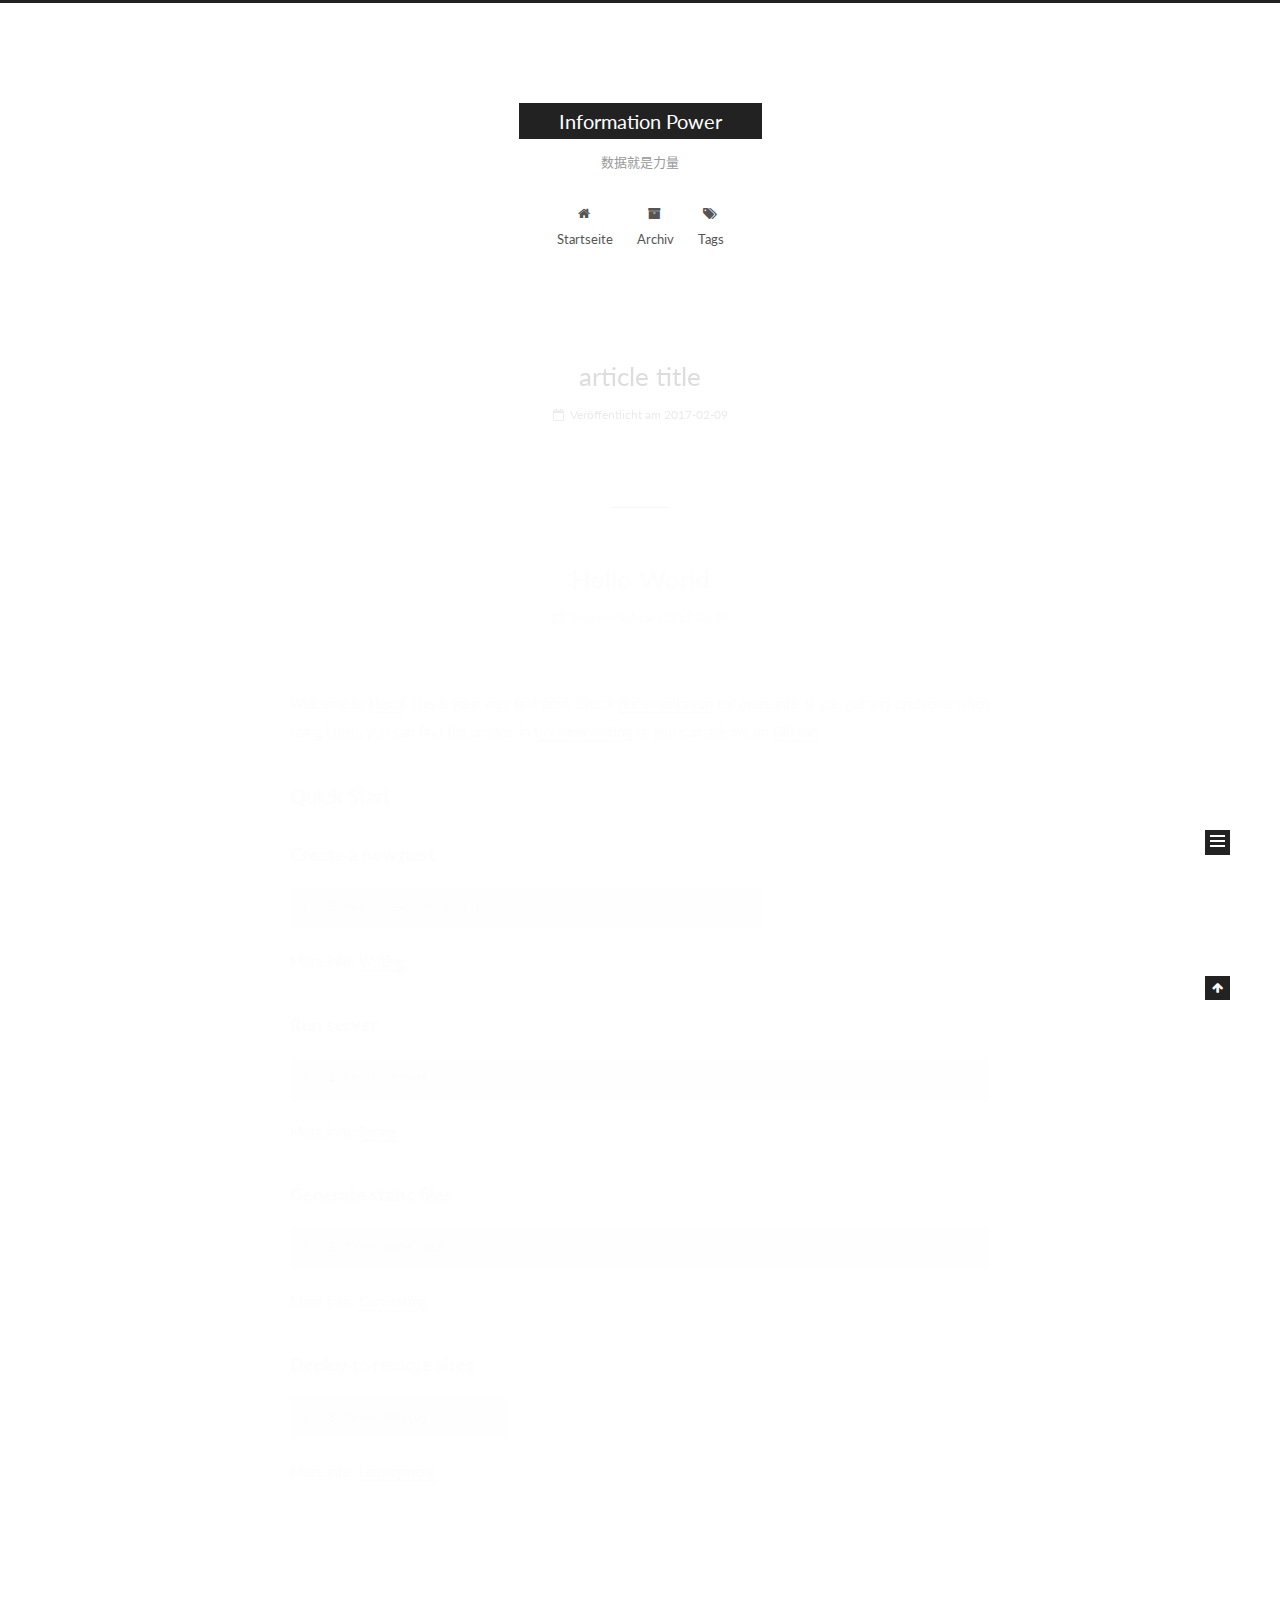
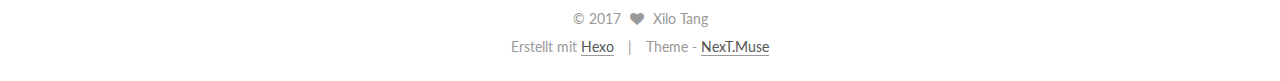
==== commit fac205a1: "Site updated: 2017-02-09 16:52:54" ====
--- a/index.html
+++ b/index.html
@@ -1,132 +1,454 @@
-<!DOCTYPE html>
-<html>
+<!doctype html>
+
+
+
+  
+
+
+<html class="theme-next muse use-motion" lang="zh-CN">
 <head>
-  <meta charset="utf-8">
-  
-  <title>Information Power</title>
-  <meta name="viewport" content="width=device-width, initial-scale=1, maximum-scale=1">
-  <meta name="description" content="���ݲֿ� �����ݷ���">
+  <meta charset="UTF-8"/>
+<meta http-equiv="X-UA-Compatible" content="IE=edge" />
+<meta name="viewport" content="width=device-width, initial-scale=1, maximum-scale=1"/>
+
+
+
+<meta http-equiv="Cache-Control" content="no-transform" />
+<meta http-equiv="Cache-Control" content="no-siteapp" />
+
+
+
+
+
+
+
+
+
+
+
+
+
+
+
+  
+  
+  <link href="/lib/fancybox/source/jquery.fancybox.css?v=2.1.5" rel="stylesheet" type="text/css" />
+
+
+
+
+  
+  
+  
+  
+
+  
+    
+    
+  
+
+  
+
+  
+
+  
+
+  
+
+  
+    
+    
+    <link href="//fonts.googleapis.com/css?family=Lato:300,300italic,400,400italic,700,700italic&subset=latin,latin-ext" rel="stylesheet" type="text/css">
+  
+
+
+
+
+
+
+<link href="/lib/font-awesome/css/font-awesome.min.css?v=4.6.2" rel="stylesheet" type="text/css" />
+
+<link href="/css/main.css?v=5.1.0" rel="stylesheet" type="text/css" />
+
+
+  <meta name="keywords" content="Hexo, NexT" />
+
+
+
+
+
+
+
+
+  <link rel="shortcut icon" type="image/x-icon" href="/favicon.ico?v=5.1.0" />
+
+
+
+
+
+
+<meta name="description" content="数据仓库 大数据分析">
 <meta property="og:type" content="website">
 <meta property="og:title" content="Information Power">
 <meta property="og:url" content="http://yoursite.com/index.html">
 <meta property="og:site_name" content="Information Power">
-<meta property="og:description" content="���ݲֿ� �����ݷ���">
+<meta property="og:description" content="数据仓库 大数据分析">
 <meta name="twitter:card" content="summary">
 <meta name="twitter:title" content="Information Power">
-<meta name="twitter:description" content="���ݲֿ� �����ݷ���">
-  
-    <link rel="alternate" href="/atom.xml" title="Information Power" type="application/atom+xml">
-  
-  
-    <link rel="icon" href="/favicon.png">
-  
-  
-    <link href="//fonts.googleapis.com/css?family=Source+Code+Pro" rel="stylesheet" type="text/css">
-  
-  <link rel="stylesheet" href="/css/style.css">
-  
-
+<meta name="twitter:description" content="数据仓库 大数据分析">
+
+
+
+<script type="text/javascript" id="hexo.configurations">
+  var NexT = window.NexT || {};
+  var CONFIG = {
+    root: '/',
+    scheme: 'Muse',
+    sidebar: {"position":"left","display":"post"},
+    fancybox: true,
+    motion: true,
+    duoshuo: {
+      userId: '0',
+      author: 'Author'
+    },
+    algolia: {
+      applicationID: '',
+      apiKey: '',
+      indexName: '',
+      hits: {"per_page":10},
+      labels: {"input_placeholder":"Search for Posts","hits_empty":"We didn't find any results for the search: ${query}","hits_stats":"${hits} results found in ${time} ms"}
+    }
+  };
+</script>
+
+
+
+  <link rel="canonical" href="http://yoursite.com/"/>
+
+
+
+
+
+  <title> Information Power </title>
 </head>
 
-<body>
-  <div id="container">
-    <div id="wrap">
-      <header id="header">
-  <div id="banner"></div>
-  <div id="header-outer" class="outer">
-    <div id="header-title" class="inner">
-      <h1 id="logo-wrap">
-        <a href="/" id="logo">Information Power</a>
-      </h1>
-      
-        <h2 id="subtitle-wrap">
-          <a href="/" id="subtitle">���ݵ�����</a>
-        </h2>
-      
-    </div>
-    <div id="header-inner" class="inner">
-      <nav id="main-nav">
-        <a id="main-nav-toggle" class="nav-icon"></a>
-        
-          <a class="main-nav-link" href="/">Home</a>
-        
-          <a class="main-nav-link" href="/archives">Archives</a>
-        
-      </nav>
-      <nav id="sub-nav">
-        
-          <a id="nav-rss-link" class="nav-icon" href="/atom.xml" title="RSS Feed"></a>
-        
-        <a id="nav-search-btn" class="nav-icon" title="搜索"></a>
-      </nav>
-      <div id="search-form-wrap">
-        <form action="//google.com/search" method="get" accept-charset="UTF-8" class="search-form"><input type="search" name="q" results="0" class="search-form-input" placeholder="Search"><button type="submit" class="search-form-submit">&#xF002;</button><input type="hidden" name="sitesearch" value="http://yoursite.com"></form>
-      </div>
-    </div>
+<body itemscope itemtype="http://schema.org/WebPage" lang="zh-CN">
+
+  
+
+
+
+
+
+
+
+
+
+
+
+
+
+
+  
+  
+    
+  
+
+  <div class="container one-collumn sidebar-position-left 
+   page-home 
+ ">
+    <div class="headband"></div>
+
+    <header id="header" class="header" itemscope itemtype="http://schema.org/WPHeader">
+      <div class="header-inner"><div class="site-meta ">
+  
+
+  <div class="custom-logo-site-title">
+    <a href="/"  class="brand" rel="start">
+      <span class="logo-line-before"><i></i></span>
+      <span class="site-title">Information Power</span>
+      <span class="logo-line-after"><i></i></span>
+    </a>
   </div>
-</header>
-      <div class="outer">
-        <section id="main">
-  
-    <article id="post-article-title" class="article article-type-post" itemscope itemprop="blogPost">
-  <div class="article-meta">
-    <a href="/2017/02/09/article-title/" class="article-date">
-  <time datetime="2017-02-09T08:03:34.000Z" itemprop="datePublished">2017-02-09</time>
-</a>
-    
-  </div>
-  <div class="article-inner">
-    
-    
-      <header class="article-header">
-        
-  
-    <h1 itemprop="name">
-      <a class="article-title" href="/2017/02/09/article-title/">article title</a>
-    </h1>
-  
-
+    
+      <p class="site-subtitle">数据就是力量</p>
+    
+</div>
+
+<div class="site-nav-toggle">
+  <button>
+    <span class="btn-bar"></span>
+    <span class="btn-bar"></span>
+    <span class="btn-bar"></span>
+  </button>
+</div>
+
+<nav class="site-nav">
+  
+
+  
+    <ul id="menu" class="menu">
+      
+        
+        <li class="menu-item menu-item-home">
+          <a href="/" rel="section">
+            
+              <i class="menu-item-icon fa fa-fw fa-home"></i> <br />
+            
+            Startseite
+          </a>
+        </li>
+      
+        
+        <li class="menu-item menu-item-archives">
+          <a href="/archives" rel="section">
+            
+              <i class="menu-item-icon fa fa-fw fa-archive"></i> <br />
+            
+            Archiv
+          </a>
+        </li>
+      
+        
+        <li class="menu-item menu-item-tags">
+          <a href="/tags" rel="section">
+            
+              <i class="menu-item-icon fa fa-fw fa-tags"></i> <br />
+            
+            Tags
+          </a>
+        </li>
+      
+
+      
+    </ul>
+  
+
+  
+</nav>
+
+
+
+ </div>
+    </header>
+
+    <main id="main" class="main">
+      <div class="main-inner">
+        <div class="content-wrap">
+          <div id="content" class="content">
+            
+  <section id="posts" class="posts-expand">
+    
+      
+
+  
+
+  
+  
+  
+
+  <article class="post post-type-normal " itemscope itemtype="http://schema.org/Article">
+  <link itemprop="mainEntityOfPage" href="http://yoursite.com/2017/02/09/article-title/">
+
+  <span style="display:none" itemprop="author" itemscope itemtype="http://schema.org/Person">
+    <meta itemprop="name" content="Xilo Tang">
+    <meta itemprop="description" content="">
+    <meta itemprop="image" content="/images/avatar.gif">
+  </span>
+
+  <span style="display:none" itemprop="publisher" itemscope itemtype="http://schema.org/Organization">
+    <meta itemprop="name" content="Information Power">
+    <span style="display:none" itemprop="logo" itemscope itemtype="http://schema.org/ImageObject">
+      <img style="display:none;" itemprop="url image" alt="Information Power" src="">
+    </span>
+  </span>
+
+    
+      <header class="post-header">
+
+        
+        
+          <h1 class="post-title" itemprop="name headline">
+            
+            
+              
+                
+                <a class="post-title-link" href="/2017/02/09/article-title/" itemprop="url">
+                  article title
+                </a>
+              
+            
+          </h1>
+        
+
+        <div class="post-meta">
+          <span class="post-time">
+            
+              <span class="post-meta-item-icon">
+                <i class="fa fa-calendar-o"></i>
+              </span>
+              
+                <span class="post-meta-item-text">Veröffentlicht am</span>
+              
+              <time title="Post created" itemprop="dateCreated datePublished" datetime="2017-02-09T16:03:34+08:00">
+                2017-02-09
+              </time>
+            
+
+            
+
+            
+          </span>
+
+          
+
+          
+            
+          
+
+          
+          
+
+          
+
+          
+
+          
+
+        </div>
       </header>
     
-    <div class="article-entry" itemprop="articleBody">
-      
-        
-      
-    </div>
-    <footer class="article-footer">
-      <a data-url="http://yoursite.com/2017/02/09/article-title/" data-id="ciyy40iej0000hwlaiahpv3pb" class="article-share-link">Share</a>
-      
+
+
+    <div class="post-body" itemprop="articleBody">
+
+      
+      
+
+      
+        
+          
+            
+          
+        
+      
+    </div>
+
+    <div>
+      
+    </div>
+
+    <div>
+      
+    </div>
+
+
+    <footer class="post-footer">
+      
+
+      
+
+      
+
+      
+      
+        <div class="post-eof"></div>
       
     </footer>
-  </div>
-  
-</article>
-
-
-  
-    <article id="post-hello-world" class="article article-type-post" itemscope itemprop="blogPost">
-  <div class="article-meta">
-    <a href="/2017/02/09/hello-world/" class="article-date">
-  <time datetime="2017-02-09T07:54:26.255Z" itemprop="datePublished">2017-02-09</time>
-</a>
-    
-  </div>
-  <div class="article-inner">
-    
-    
-      <header class="article-header">
-        
-  
-    <h1 itemprop="name">
-      <a class="article-title" href="/2017/02/09/hello-world/">Hello World</a>
-    </h1>
-  
-
+  </article>
+
+
+    
+      
+
+  
+
+  
+  
+  
+
+  <article class="post post-type-normal " itemscope itemtype="http://schema.org/Article">
+  <link itemprop="mainEntityOfPage" href="http://yoursite.com/2017/02/09/hello-world/">
+
+  <span style="display:none" itemprop="author" itemscope itemtype="http://schema.org/Person">
+    <meta itemprop="name" content="Xilo Tang">
+    <meta itemprop="description" content="">
+    <meta itemprop="image" content="/images/avatar.gif">
+  </span>
+
+  <span style="display:none" itemprop="publisher" itemscope itemtype="http://schema.org/Organization">
+    <meta itemprop="name" content="Information Power">
+    <span style="display:none" itemprop="logo" itemscope itemtype="http://schema.org/ImageObject">
+      <img style="display:none;" itemprop="url image" alt="Information Power" src="">
+    </span>
+  </span>
+
+    
+      <header class="post-header">
+
+        
+        
+          <h1 class="post-title" itemprop="name headline">
+            
+            
+              
+                
+                <a class="post-title-link" href="/2017/02/09/hello-world/" itemprop="url">
+                  Hello World
+                </a>
+              
+            
+          </h1>
+        
+
+        <div class="post-meta">
+          <span class="post-time">
+            
+              <span class="post-meta-item-icon">
+                <i class="fa fa-calendar-o"></i>
+              </span>
+              
+                <span class="post-meta-item-text">Veröffentlicht am</span>
+              
+              <time title="Post created" itemprop="dateCreated datePublished" datetime="2017-02-09T15:54:26+08:00">
+                2017-02-09
+              </time>
+            
+
+            
+
+            
+          </span>
+
+          
+
+          
+            
+          
+
+          
+          
+
+          
+
+          
+
+          
+
+        </div>
       </header>
     
-    <div class="article-entry" itemprop="articleBody">
-      
-        <p>Welcome to <a href="https://hexo.io/" target="_blank" rel="external">Hexo</a>! This is your very first post. Check <a href="https://hexo.io/docs/" target="_blank" rel="external">documentation</a> for more info. If you get any problems when using Hexo, you can find the answer in <a href="https://hexo.io/docs/troubleshooting.html" target="_blank" rel="external">troubleshooting</a> or you can ask me on <a href="https://github.com/hexojs/hexo/issues" target="_blank" rel="external">GitHub</a>.</p>
+
+
+    <div class="post-body" itemprop="articleBody">
+
+      
+      
+
+      
+        
+          
+            <p>Welcome to <a href="https://hexo.io/" target="_blank" rel="external">Hexo</a>! This is your very first post. Check <a href="https://hexo.io/docs/" target="_blank" rel="external">documentation</a> for more info. If you get any problems when using Hexo, you can find the answer in <a href="https://hexo.io/docs/troubleshooting.html" target="_blank" rel="external">troubleshooting</a> or you can ask me on <a href="https://github.com/hexojs/hexo/issues" target="_blank" rel="external">GitHub</a>.</p>
 <h2 id="Quick-Start"><a href="#Quick-Start" class="headerlink" title="Quick Start"></a>Quick Start</h2><h3 id="Create-a-new-post"><a href="#Create-a-new-post" class="headerlink" title="Create a new post"></a>Create a new post</h3><figure class="highlight bash"><table><tr><td class="gutter"><pre><div class="line">1</div></pre></td><td class="code"><pre><div class="line">$ hexo new <span class="string">"My New Post"</span></div></pre></td></tr></table></figure>
 <p>More info: <a href="https://hexo.io/docs/writing.html" target="_blank" rel="external">Writing</a></p>
 <h3 id="Run-server"><a href="#Run-server" class="headerlink" title="Run server"></a>Run server</h3><figure class="highlight bash"><table><tr><td class="gutter"><pre><div class="line">1</div></pre></td><td class="code"><pre><div class="line">$ hexo server</div></pre></td></tr></table></figure>
@@ -136,92 +458,257 @@
 <h3 id="Deploy-to-remote-sites"><a href="#Deploy-to-remote-sites" class="headerlink" title="Deploy to remote sites"></a>Deploy to remote sites</h3><figure class="highlight bash"><table><tr><td class="gutter"><pre><div class="line">1</div></pre></td><td class="code"><pre><div class="line">$ hexo deploy</div></pre></td></tr></table></figure>
 <p>More info: <a href="https://hexo.io/docs/deployment.html" target="_blank" rel="external">Deployment</a></p>
 
-      
-    </div>
-    <footer class="article-footer">
-      <a data-url="http://yoursite.com/2017/02/09/hello-world/" data-id="ciyy40iej0001hwlatefkt6yg" class="article-share-link">Share</a>
-      
+          
+        
+      
+    </div>
+
+    <div>
+      
+    </div>
+
+    <div>
+      
+    </div>
+
+
+    <footer class="post-footer">
+      
+
+      
+
+      
+
+      
+      
+        <div class="post-eof"></div>
       
     </footer>
+  </article>
+
+
+    
+  </section>
+
+  
+
+          
+          </div>
+          
+
+
+          
+
+        </div>
+        
+          
+  
+  <div class="sidebar-toggle">
+    <div class="sidebar-toggle-line-wrap">
+      <span class="sidebar-toggle-line sidebar-toggle-line-first"></span>
+      <span class="sidebar-toggle-line sidebar-toggle-line-middle"></span>
+      <span class="sidebar-toggle-line sidebar-toggle-line-last"></span>
+    </div>
   </div>
-  
-</article>
-
-
-  
-
-</section>
-        
-          <aside id="sidebar">
-  
-    
-
-  
-    
-
-  
-    
-  
-    
-  <div class="widget-wrap">
-    <h3 class="widget-title">归档</h3>
-    <div class="widget">
-      <ul class="archive-list"><li class="archive-list-item"><a class="archive-list-link" href="/archives/2017/02/">二月 2017</a></li></ul>
+
+  <aside id="sidebar" class="sidebar">
+    <div class="sidebar-inner">
+
+      
+
+      
+
+      <section class="site-overview sidebar-panel sidebar-panel-active">
+        <div class="site-author motion-element" itemprop="author" itemscope itemtype="http://schema.org/Person">
+          <img class="site-author-image" itemprop="image"
+               src="/images/avatar.gif"
+               alt="Xilo Tang" />
+          <p class="site-author-name" itemprop="name">Xilo Tang</p>
+          <p class="site-description motion-element" itemprop="description">数据仓库 大数据分析</p>
+        </div>
+        <nav class="site-state motion-element">
+        
+          
+            <div class="site-state-item site-state-posts">
+              <a href="/archives">
+                <span class="site-state-item-count">2</span>
+                <span class="site-state-item-name">Artikel</span>
+              </a>
+            </div>
+          
+
+          
+
+          
+
+        </nav>
+
+        
+
+        <div class="links-of-author motion-element">
+          
+        </div>
+
+        
+        
+
+        
+        
+
+        
+
+
+      </section>
+
+      
+
+    </div>
+  </aside>
+
+
+        
+      </div>
+    </main>
+
+    <footer id="footer" class="footer">
+      <div class="footer-inner">
+        <div class="copyright" >
+  
+  &copy; 
+  <span itemprop="copyrightYear">2017</span>
+  <span class="with-love">
+    <i class="fa fa-heart"></i>
+  </span>
+  <span class="author" itemprop="copyrightHolder">Xilo Tang</span>
+</div>
+
+
+<div class="powered-by">
+  Erstellt mit  <a class="theme-link" href="https://hexo.io">Hexo</a>
+</div>
+
+<div class="theme-info">
+  Theme -
+  <a class="theme-link" href="https://github.com/iissnan/hexo-theme-next">
+    NexT.Muse
+  </a>
+</div>
+
+
+        
+
+        
+      </div>
+    </footer>
+
+    <div class="back-to-top">
+      <i class="fa fa-arrow-up"></i>
     </div>
   </div>
 
-
-  
-    
-  <div class="widget-wrap">
-    <h3 class="widget-title">最新文章</h3>
-    <div class="widget">
-      <ul>
-        
-          <li>
-            <a href="/2017/02/09/article-title/">article title</a>
-          </li>
-        
-          <li>
-            <a href="/2017/02/09/hello-world/">Hello World</a>
-          </li>
-        
-      </ul>
-    </div>
-  </div>
-
-  
-</aside>
-        
-      </div>
-      <footer id="footer">
-  
-  <div class="outer">
-    <div id="footer-info" class="inner">
-      &copy; 2017 Xilo Tang<br>
-      Powered by <a href="http://hexo.io/" target="_blank">Hexo</a>
-    </div>
-  </div>
-</footer>
-    </div>
-    <nav id="mobile-nav">
-  
-    <a href="/" class="mobile-nav-link">Home</a>
-  
-    <a href="/archives" class="mobile-nav-link">Archives</a>
-  
-</nav>
-    
-
-<script src="//ajax.googleapis.com/ajax/libs/jquery/2.0.3/jquery.min.js"></script>
-
-
-  <link rel="stylesheet" href="/fancybox/jquery.fancybox.css">
-  <script src="/fancybox/jquery.fancybox.pack.js"></script>
-
-
-<script src="/js/script.js"></script>
-
-  </div>
+  
+
+<script type="text/javascript">
+  if (Object.prototype.toString.call(window.Promise) !== '[object Function]') {
+    window.Promise = null;
+  }
+</script>
+
+
+
+
+
+
+
+
+
+  
+
+
+
+
+  
+  <script type="text/javascript" src="/lib/jquery/index.js?v=2.1.3"></script>
+
+  
+  <script type="text/javascript" src="/lib/fastclick/lib/fastclick.min.js?v=1.0.6"></script>
+
+  
+  <script type="text/javascript" src="/lib/jquery_lazyload/jquery.lazyload.js?v=1.9.7"></script>
+
+  
+  <script type="text/javascript" src="/lib/velocity/velocity.min.js?v=1.2.1"></script>
+
+  
+  <script type="text/javascript" src="/lib/velocity/velocity.ui.min.js?v=1.2.1"></script>
+
+  
+  <script type="text/javascript" src="/lib/fancybox/source/jquery.fancybox.pack.js?v=2.1.5"></script>
+
+
+  
+
+
+  <script type="text/javascript" src="/js/src/utils.js?v=5.1.0"></script>
+
+  <script type="text/javascript" src="/js/src/motion.js?v=5.1.0"></script>
+
+
+
+  
+  
+
+  
+
+  
+
+
+  <script type="text/javascript" src="/js/src/bootstrap.js?v=5.1.0"></script>
+
+
+
+  
+
+
+
+  
+
+
+
+
+	
+
+
+
+
+
+  
+
+
+
+
+
+  
+
+
+
+
+
+  
+
+
+
+  
+  
+
+  
+
+  
+
+  
+
+  
+
+
 </body>
-</html>+</html>
--- a/css/main.css
+++ b/css/main.css
@@ -0,0 +1,2529 @@
+/* normalize.css v3.0.2 | MIT License | git.io/normalize */
+html {
+  font-family: sans-serif; /* 1 */
+  -ms-text-size-adjust: 100%; /* 2 */
+  -webkit-text-size-adjust: 100%; /* 2 */
+}
+body {
+  margin: 0;
+}
+article,
+aside,
+details,
+figcaption,
+figure,
+footer,
+header,
+hgroup,
+main,
+menu,
+nav,
+section,
+summary {
+  display: block;
+}
+audio,
+canvas,
+progress,
+video {
+  display: inline-block; /* 1 */
+  vertical-align: baseline; /* 2 */
+}
+audio:not([controls]) {
+  display: none;
+  height: 0;
+}
+[hidden],
+template {
+  display: none;
+}
+a {
+  background-color: transparent;
+}
+a:active,
+a:hover {
+  outline: 0;
+}
+abbr[title] {
+  border-bottom: 1px dotted;
+}
+b,
+strong {
+  font-weight: bold;
+}
+dfn {
+  font-style: italic;
+}
+h1 {
+  font-size: 2em;
+  margin: 0.67em 0;
+}
+mark {
+  background: #ff0;
+  color: #000;
+}
+small {
+  font-size: 80%;
+}
+sub,
+sup {
+  font-size: 75%;
+  line-height: 0;
+  position: relative;
+  vertical-align: baseline;
+}
+sup {
+  top: -0.5em;
+}
+sub {
+  bottom: -0.25em;
+}
+img {
+  border: 0;
+}
+svg:not(:root) {
+  overflow: hidden;
+}
+figure {
+  margin: 1em 40px;
+}
+hr {
+  -moz-box-sizing: content-box;
+  box-sizing: content-box;
+  height: 0;
+}
+pre {
+  overflow: auto;
+}
+code,
+kbd,
+pre,
+samp {
+  font-family: monospace, monospace;
+  font-size: 1em;
+}
+button,
+input,
+optgroup,
+select,
+textarea {
+  color: inherit; /* 1 */
+  font: inherit; /* 2 */
+  margin: 0; /* 3 */
+}
+button {
+  overflow: visible;
+}
+button,
+select {
+  text-transform: none;
+}
+button,
+html input[type="button"],
+input[type="reset"],
+input[type="submit"] {
+  -webkit-appearance: button; /* 2 */
+  cursor: pointer; /* 3 */
+}
+button[disabled],
+html input[disabled] {
+  cursor: default;
+}
+button::-moz-focus-inner,
+input::-moz-focus-inner {
+  border: 0;
+  padding: 0;
+}
+input {
+  line-height: normal;
+}
+input[type="checkbox"],
+input[type="radio"] {
+  box-sizing: border-box; /* 1 */
+  padding: 0; /* 2 */
+}
+input[type="number"]::-webkit-inner-spin-button,
+input[type="number"]::-webkit-outer-spin-button {
+  height: auto;
+}
+input[type="search"] {
+  -webkit-appearance: textfield; /* 1 */
+  -moz-box-sizing: content-box;
+  -webkit-box-sizing: content-box; /* 2 */
+  box-sizing: content-box;
+}
+input[type="search"]::-webkit-search-cancel-button,
+input[type="search"]::-webkit-search-decoration {
+  -webkit-appearance: none;
+}
+fieldset {
+  border: 1px solid #c0c0c0;
+  margin: 0 2px;
+  padding: 0.35em 0.625em 0.75em;
+}
+legend {
+  border: 0; /* 1 */
+  padding: 0; /* 2 */
+}
+textarea {
+  overflow: auto;
+}
+optgroup {
+  font-weight: bold;
+}
+table {
+  border-collapse: collapse;
+  border-spacing: 0;
+}
+td,
+th {
+  padding: 0;
+}
+::selection {
+  background: #262a30;
+  color: #fff;
+}
+body {
+  position: relative;
+  font-family: 'Lato', "PingFang SC", "Microsoft YaHei", sans-serif;
+  font-size: 14px;
+  line-height: 2;
+  color: #555;
+  background: #fff;
+}
+@media (max-width: 767px) {
+  body {
+    padding-right: 0 !important;
+  }
+}
+@media (min-width: 768px) and (max-width: 991px) {
+  body {
+    padding-right: 0 !important;
+  }
+}
+@media (min-width: 1600px) {
+  body {
+    font-size: 16px;
+  }
+}
+h1,
+h2,
+h3,
+h4,
+h5,
+h6 {
+  margin: 0;
+  padding: 0;
+  font-weight: bold;
+  line-height: 1.5;
+  font-family: 'Lato', "PingFang SC", "Microsoft YaHei", sans-serif;
+}
+h2,
+h3,
+h4,
+h5,
+h6 {
+  margin: 20px 0 15px;
+}
+h1 {
+  font-size: 22px;
+}
+@media (max-width: 767px) {
+  h1 {
+    font-size: 18px;
+  }
+}
+h2 {
+  font-size: 20px;
+}
+@media (max-width: 767px) {
+  h2 {
+    font-size: 16px;
+  }
+}
+h3 {
+  font-size: 18px;
+}
+@media (max-width: 767px) {
+  h3 {
+    font-size: 14px;
+  }
+}
+h4 {
+  font-size: 16px;
+}
+@media (max-width: 767px) {
+  h4 {
+    font-size: 12px;
+  }
+}
+h5 {
+  font-size: 14px;
+}
+@media (max-width: 767px) {
+  h5 {
+    font-size: 10px;
+  }
+}
+h6 {
+  font-size: 12px;
+}
+@media (max-width: 767px) {
+  h6 {
+    font-size: 8px;
+  }
+}
+p {
+  margin: 0 0 25px 0;
+}
+a {
+  color: #555;
+  text-decoration: none;
+  border-bottom: 1px solid #999;
+  word-wrap: break-word;
+}
+a:hover {
+  color: #222;
+  border-bottom-color: #222;
+}
+ul {
+  list-style: none;
+}
+blockquote {
+  margin: 0;
+  padding: 0;
+}
+img {
+  display: block;
+  margin: auto;
+  max-width: 100%;
+  height: auto;
+}
+hr {
+  margin: 40px 0;
+  height: 3px;
+  border: none;
+  background-color: #ddd;
+  background-image: repeating-linear-gradient(-45deg, #fff, #fff 4px, transparent 4px, transparent 8px);
+}
+blockquote {
+  padding: 0 15px;
+  color: #666;
+  border-left: 4px solid #ddd;
+}
+blockquote cite::before {
+  content: "-";
+  padding: 0 5px;
+}
+dt {
+  font-weight: 700;
+}
+dd {
+  margin: 0;
+  padding: 0;
+}
+.text-left {
+  text-align: left;
+}
+.text-center {
+  text-align: center;
+}
+.text-right {
+  text-align: right;
+}
+.text-justify {
+  text-align: justify;
+}
+.text-nowrap {
+  white-space: nowrap;
+}
+.text-lowercase {
+  text-transform: lowercase;
+}
+.text-uppercase {
+  text-transform: uppercase;
+}
+.text-capitalize {
+  text-transform: capitalize;
+}
+.center-block {
+  display: block;
+  margin-left: auto;
+  margin-right: auto;
+}
+.clearfix:before,
+.clearfix:after {
+  content: " ";
+  display: table;
+}
+.clearfix:after {
+  clear: both;
+}
+.pullquote {
+  width: 45%;
+}
+.pullquote.left {
+  float: left;
+  margin-left: 5px;
+  margin-right: 10px;
+}
+.pullquote.right {
+  float: right;
+  margin-left: 10px;
+  margin-right: 5px;
+}
+.affix.affix.affix {
+  position: fixed;
+}
+.translation {
+  margin-top: -20px;
+  font-size: 14px;
+  color: #999;
+}
+.scrollbar-measure {
+  width: 100px;
+  height: 100px;
+  overflow: scroll;
+  position: absolute;
+  top: -9999px;
+}
+.use-motion .motion-element {
+  opacity: 0;
+}
+#local-search-input {
+  padding: 3px;
+  border: none;
+  text-indent: 14px;
+  border-radius: 0;
+  width: 140px;
+  outline: none;
+  border-bottom: 1px solid #999;
+  background: inherit;
+  opacity: 0.5;
+}
+#local-search-input:focus {
+  opacity: 1;
+}
+.search-icon {
+  position: absolute;
+  top: 9px;
+}
+table {
+  margin: 20px 0;
+  width: 100%;
+  border-collapse: collapse;
+  border-spacing: 0;
+  border: 1px solid #ddd;
+  font-size: 14px;
+  table-layout: fixed;
+  word-wrap: break-all;
+}
+table>tbody>tr:nth-of-type(odd) {
+  background-color: #f9f9f9;
+}
+table>tbody>tr:hover {
+  background-color: #f5f5f5;
+}
+caption,
+th,
+td {
+  padding: 8px;
+  text-align: left;
+  vertical-align: middle;
+  font-weight: normal;
+}
+th,
+td {
+  border-bottom: 3px solid #ddd;
+  border-right: 1px solid #eee;
+}
+th {
+  padding-bottom: 10px;
+  font-weight: 700;
+}
+td {
+  border-bottom-width: 1px;
+}
+html,
+body {
+  height: 100%;
+}
+.container {
+  position: relative;
+  min-height: 100%;
+}
+.header-inner {
+  margin: 0 auto;
+  padding: 100px 0 70px;
+  width: 700px;
+}
+@media (min-width: 1600px) {
+  .container .header-inner {
+    width: 900px;
+  }
+}
+.main {
+  padding-bottom: 150px;
+}
+.main-inner {
+  margin: 0 auto;
+  width: 700px;
+}
+@media (min-width: 1600px) {
+  .container .main-inner {
+    width: 900px;
+  }
+}
+.footer {
+  position: absolute;
+  left: 0;
+  bottom: 0;
+  width: 100%;
+  min-height: 50px;
+}
+.footer-inner {
+  box-sizing: border-box;
+  margin: 20px auto;
+  width: 700px;
+}
+@media (min-width: 1600px) {
+  .container .footer-inner {
+    width: 900px;
+  }
+}
+pre,
+.highlight {
+  overflow: auto;
+  margin: 20px 0;
+  padding: 0;
+  font-size: 13px;
+  color: #4d4d4c;
+  background: #f7f7f7;
+  line-height: 1.6;
+}
+pre,
+code {
+  font-family: consolas, Menlo, "PingFang SC", "Microsoft YaHei", monospace;
+}
+code {
+  padding: 2px 4px;
+  word-wrap: break-word;
+  color: #4d4d4c;
+  background: #f7f7f7;
+  border-radius: 3px;
+  font-size: 13px;
+}
+pre code {
+  padding: 0;
+  color: #4d4d4c;
+  background: none;
+  text-shadow: none;
+}
+.highlight {
+  border-radius: 1px;
+}
+.highlight pre {
+  border: none;
+  margin: 0;
+  padding: 10px 0;
+}
+.highlight table {
+  margin: 0;
+  width: auto;
+  border: none;
+}
+.highlight td {
+  border: none;
+  padding: 0;
+}
+.highlight figcaption {
+  font-size: 1em;
+  color: #4d4d4c;
+  line-height: 1em;
+  margin-bottom: 1em;
+}
+.highlight figcaption:before,
+.highlight figcaption:after {
+  content: " ";
+  display: table;
+}
+.highlight figcaption:after {
+  clear: both;
+}
+.highlight figcaption a {
+  float: right;
+  color: #4d4d4c;
+}
+.highlight figcaption a:hover {
+  border-bottom-color: #4d4d4c;
+}
+.highlight .gutter pre {
+  padding-left: 10px;
+  padding-right: 10px;
+  color: #869194;
+  text-align: right;
+  background-color: #eff2f3;
+}
+.highlight .code pre {
+  padding-left: 10px;
+  padding-right: 10px;
+  background-color: #f7f7f7;
+}
+.highlight .line {
+  height: 20px;
+}
+.gutter {
+  -webkit-user-select: none;
+  -moz-user-select: none;
+  -ms-user-select: none;
+  user-select: none;
+}
+.gist table {
+  width: auto;
+}
+.gist table td {
+  border: none;
+}
+pre .deletion {
+  background: #fdd;
+}
+pre .addition {
+  background: #dfd;
+}
+pre .meta {
+  color: #8959a8;
+}
+pre .comment {
+  color: #8e908c;
+}
+pre .variable,
+pre .attribute,
+pre .tag,
+pre .regexp,
+pre .ruby .constant,
+pre .xml .tag .title,
+pre .xml .pi,
+pre .xml .doctype,
+pre .html .doctype,
+pre .css .id,
+pre .css .class,
+pre .css .pseudo {
+  color: #c82829;
+}
+pre .number,
+pre .preprocessor,
+pre .built_in,
+pre .literal,
+pre .params,
+pre .constant,
+pre .command {
+  color: #f5871f;
+}
+pre .ruby .class .title,
+pre .css .rules .attribute,
+pre .string,
+pre .value,
+pre .inheritance,
+pre .header,
+pre .ruby .symbol,
+pre .xml .cdata,
+pre .special,
+pre .number,
+pre .formula {
+  color: #718c00;
+}
+pre .title,
+pre .css .hexcolor {
+  color: #3e999f;
+}
+pre .function,
+pre .python .decorator,
+pre .python .title,
+pre .ruby .function .title,
+pre .ruby .title .keyword,
+pre .perl .sub,
+pre .javascript .title,
+pre .coffeescript .title {
+  color: #4271ae;
+}
+pre .keyword,
+pre .javascript .function {
+  color: #8959a8;
+}
+.full-image.full-image.full-image {
+  border: none;
+  max-width: 100%;
+  width: auto;
+  margin: 20px auto;
+}
+@media (min-width: 992px) {
+  .full-image.full-image.full-image {
+    max-width: none;
+    width: 110%;
+    margin: 25px -5%;
+  }
+}
+.blockquote-center,
+.page-home .post-type-quote blockquote,
+.page-post-detail .post-type-quote blockquote {
+  position: relative;
+  margin: 40px 0;
+  padding: 0;
+  border-left: none;
+  text-align: center;
+}
+.blockquote-center::before,
+.page-home .post-type-quote blockquote::before,
+.page-post-detail .post-type-quote blockquote::before,
+.blockquote-center::after,
+.page-home .post-type-quote blockquote::after,
+.page-post-detail .post-type-quote blockquote::after {
+  position: absolute;
+  content: ' ';
+  display: block;
+  width: 100%;
+  height: 24px;
+  opacity: 0.2;
+  background-repeat: no-repeat;
+  background-position: 0 -6px;
+  background-size: 22px 22px;
+}
+.blockquote-center::before,
+.page-home .post-type-quote blockquote::before,
+.page-post-detail .post-type-quote blockquote::before {
+  top: -20px;
+  background-image: url("../images/quote-l.svg");
+  border-top: 1px solid #ccc;
+}
+.blockquote-center::after,
+.page-home .post-type-quote blockquote::after,
+.page-post-detail .post-type-quote blockquote::after {
+  bottom: -20px;
+  background-image: url("../images/quote-r.svg");
+  border-bottom: 1px solid #ccc;
+  background-position: 100% 8px;
+}
+.blockquote-center p,
+.page-home .post-type-quote blockquote p,
+.page-post-detail .post-type-quote blockquote p,
+.blockquote-center div,
+.page-home .post-type-quote blockquote div,
+.page-post-detail .post-type-quote blockquote div {
+  text-align: center;
+}
+.post .post-body .group-picture img {
+  box-sizing: border-box;
+  padding: 0 3px;
+  border: none;
+}
+.post .group-picture-row {
+  overflow: hidden;
+  margin-top: 6px;
+}
+.post .group-picture-row:first-child {
+  margin-top: 0;
+}
+.post .group-picture-column {
+  float: left;
+}
+.page-post-detail .post-body .group-picture-column {
+  float: none;
+  margin-top: 10px;
+  width: auto !important;
+}
+.page-post-detail .post-body .group-picture-column img {
+  margin: 0 auto;
+}
+.page-archive .group-picture-container {
+  overflow: hidden;
+}
+.page-archive .group-picture-row {
+  float: left;
+}
+.page-archive .group-picture-row:first-child {
+  margin-top: 6px;
+}
+.page-archive .group-picture-column {
+  max-width: 150px;
+  max-height: 150px;
+}
+.note {
+  padding: 20px;
+  margin: 20px 0;
+  border: 1px solid #eee;
+  border-left-width: 5px;
+  border-radius: 3px;
+}
+.note h2,
+.note h3,
+.note h4,
+.note h5,
+.note h6 {
+  margin-top: 0;
+  margin-bottom: 5px;
+}
+.note p:last-child {
+  margin-bottom: 0;
+}
+.note code {
+  border-radius: 3px;
+}
+.note+.note {
+  margin-top: -5px;
+}
+.default {
+  border-left-color: #777;
+}
+.default h2,
+.default h3,
+.default h4,
+.default h5,
+.default h6 {
+  color: #777;
+}
+.primary {
+  border-left-color: #428bca;
+}
+.primary h2,
+.primary h3,
+.primary h4,
+.primary h5,
+.primary h6 {
+  color: #428bca;
+}
+.success {
+  border-left-color: #5cb85c;
+}
+.success h2,
+.success h3,
+.success h4,
+.success h5,
+.success h6 {
+  color: #5cb85c;
+}
+.danger {
+  border-left-color: #d9534f;
+}
+.danger h2,
+.danger h3,
+.danger h4,
+.danger h5,
+.danger h6 {
+  color: #d9534f;
+}
+.warning {
+  border-left-color: #f0ad4e;
+}
+.warning h2,
+.warning h3,
+.warning h4,
+.warning h5,
+.warning h6 {
+  color: #f0ad4e;
+}
+.info {
+  border-left-color: #5bc0de;
+}
+.info h2,
+.info h3,
+.info h4,
+.info h5,
+.info h6 {
+  color: #5bc0de;
+}
+.btn {
+  display: inline-block;
+  padding: 0 20px;
+  font-size: 14px;
+  color: #fff;
+  background: #222;
+  border: 2px solid #222;
+  text-decoration: none;
+  border-radius: 0;
+  transition-property: background-color;
+  transition-duration: 0.2s;
+  transition-timing-function: ease-in-out;
+  transition-delay: 0s;
+}
+.btn:hover,
+.post-button .btn:hover {
+  border-color: #222;
+  color: #222;
+  background: #fff;
+}
+.btn-bar {
+  display: block;
+  width: 22px;
+  height: 2px;
+  background: #555;
+  border-radius: 1px;
+}
+.btn-bar+.btn-bar {
+  margin-top: 4px;
+}
+.pagination {
+  margin: 120px 0 40px;
+  text-align: center;
+  border-top: 1px solid #eee;
+}
+.page-number-basic,
+.pagination .prev,
+.pagination .next,
+.pagination .page-number,
+.pagination .space {
+  display: inline-block;
+  position: relative;
+  top: -1px;
+  margin: 0 10px;
+  padding: 0 10px;
+  line-height: 30px;
+}
+@media (max-width: 767px) {
+  .page-number-basic,
+  .pagination .prev,
+  .pagination .next,
+  .pagination .page-number,
+  .pagination .space {
+    margin: 0 5px;
+  }
+}
+.pagination .prev,
+.pagination .next,
+.pagination .page-number {
+  border-bottom: 0;
+  border-top: 1px solid #eee;
+  transition-property: border-color;
+  transition-duration: 0.2s;
+  transition-timing-function: ease-in-out;
+  transition-delay: 0s;
+}
+.pagination .prev:hover,
+.pagination .next:hover,
+.pagination .page-number:hover {
+  border-top-color: #222;
+}
+.pagination .space {
+  padding: 0;
+  margin: 0;
+}
+.pagination .prev {
+  margin-left: 0;
+}
+.pagination .next {
+  margin-right: 0;
+}
+.pagination .page-number.current {
+  color: #fff;
+  background: #ccc;
+  border-top-color: #ccc;
+}
+@media (max-width: 767px) {
+  .pagination {
+    border-top: none;
+  }
+  .pagination .prev,
+  .pagination .next,
+  .pagination .page-number {
+    margin-bottom: 10px;
+    border-top: 0;
+    border-bottom: 1px solid #eee;
+  }
+  .pagination .prev:hover,
+  .pagination .next:hover,
+  .pagination .page-number:hover {
+    border-bottom-color: #222;
+  }
+}
+.comments {
+  margin: 60px 20px 0;
+}
+.tag-cloud {
+  text-align: center;
+}
+.tag-cloud a {
+  display: inline-block;
+  margin: 10px;
+}
+.back-to-top {
+  box-sizing: border-box;
+  position: fixed;
+  bottom: -100px;
+  right: 50px;
+  z-index: 1050;
+  padding: 0 6px;
+  width: 25px;
+  background: #222;
+  font-size: 12px;
+  opacity: 1;
+  color: #fff;
+  cursor: pointer;
+  text-align: center;
+  -webkit-transform: translateZ(0);
+  transition-property: bottom;
+  transition-duration: 0.2s;
+  transition-timing-function: ease-in-out;
+  transition-delay: 0s;
+}
+@media (max-width: 767px) {
+  .back-to-top {
+    display: none;
+  }
+}
+@media (min-width: 768px) and (max-width: 991px) {
+  .back-to-top {
+    display: none;
+  }
+}
+.back-to-top.back-to-top-on {
+  bottom: 19px;
+}
+.header {
+  background: #fff;
+}
+.header-inner {
+  position: relative;
+}
+.headband {
+  height: 3px;
+  background: #222;
+}
+.site-meta {
+  margin: 0;
+  text-align: center;
+}
+@media (max-width: 767px) {
+  .site-meta {
+    text-align: center;
+  }
+}
+.brand {
+  position: relative;
+  display: inline-block;
+  padding: 0 40px;
+  color: #fff;
+  background: #222;
+  border-bottom: none;
+}
+.brand:hover {
+  color: #fff;
+}
+.logo {
+  display: inline-block;
+  margin-right: 5px;
+  line-height: 36px;
+  vertical-align: top;
+}
+.site-title {
+  display: inline-block;
+  vertical-align: top;
+  line-height: 36px;
+  font-size: 20px;
+  font-weight: normal;
+  font-family: 'Lato', "PingFang SC", "Microsoft YaHei", sans-serif;
+}
+.site-subtitle {
+  margin-top: 10px;
+  font-size: 13px;
+  color: #999;
+}
+.use-motion .brand {
+  opacity: 0;
+}
+.use-motion .logo,
+.use-motion .site-title,
+.use-motion .site-subtitle {
+  opacity: 0;
+  position: relative;
+  top: -10px;
+}
+.site-nav-toggle {
+  display: none;
+  position: absolute;
+  top: 10px;
+  left: 10px;
+}
+@media (max-width: 767px) {
+  .site-nav-toggle {
+    display: block;
+  }
+}
+.site-nav-toggle button {
+  margin-top: 2px;
+  padding: 9px 10px;
+  background: transparent;
+  border: none;
+}
+@media (max-width: 767px) {
+  .site-nav {
+    display: none;
+    margin: 0 -10px;
+    padding: 0 10px;
+    clear: both;
+    border-top: 1px solid #ddd;
+  }
+}
+@media (min-width: 768px) and (max-width: 991px) {
+  .site-nav {
+    display: block !important;
+  }
+}
+@media (min-width: 992px) {
+  .site-nav {
+    display: block !important;
+  }
+}
+.menu {
+  margin-top: 20px;
+  padding-left: 0;
+  text-align: center;
+}
+.menu .menu-item {
+  display: inline-block;
+  margin: 0 10px;
+}
+@media screen and (max-width: 767px) {
+  .menu .menu-item {
+    margin-top: 10px;
+  }
+}
+.menu .menu-item a {
+  display: block;
+  font-size: 13px;
+  text-transform: capitalize;
+  line-height: inherit;
+  border-bottom: 1px solid transparent;
+  transition-property: border-color;
+  transition-duration: 0.2s;
+  transition-timing-function: ease-in-out;
+  transition-delay: 0s;
+}
+.menu .menu-item a:hover {
+  border-bottom-color: #222;
+}
+.menu .menu-item .fa {
+  margin-right: 5px;
+}
+.use-motion .menu-item {
+  opacity: 0;
+}
+.post-body {
+  font-family: 'Lato', "PingFang SC", "Microsoft YaHei", sans-serif;
+}
+@media (max-width: 767px) {
+  .post-body {
+    word-break: break-word;
+  }
+}
+.post-body .fancybox img {
+  display: block !important;
+  margin: 0 auto;
+  cursor: pointer;
+  cursor: zoom-in;
+  cursor: -webkit-zoom-in;
+}
+.post-body .image-caption,
+.post-body .figure .caption {
+  margin: 10px auto 15px;
+  text-align: center;
+  font-size: 14px;
+  color: #999;
+  font-weight: bold;
+  line-height: 1;
+}
+.post-sticky-flag {
+  display: inline-block;
+  font-size: 16px;
+  -ms-transform: rotate(30deg);
+  -webkit-transform: rotate(30deg);
+  -moz-transform: rotate(30deg);
+  -ms-transform: rotate(30deg);
+  -o-transform: rotate(30deg);
+  transform: rotate(30deg);
+}
+.posts-expand {
+  padding-top: 40px;
+}
+@media (max-width: 767px) {
+  .posts-expand {
+    margin: 0 20px;
+  }
+  .post-body pre,
+  .post-body .highlight {
+    padding: 10px;
+  }
+  .post-body pre .gutter pre,
+  .post-body .highlight .gutter pre {
+    padding-right: 10px;
+  }
+}
+@media (min-width: 992px) {
+  .posts-expand .post-body {
+    text-align: justify;
+  }
+}
+.posts-expand .post-body h2,
+.posts-expand .post-body h3,
+.posts-expand .post-body h4,
+.posts-expand .post-body h5,
+.posts-expand .post-body h6 {
+  padding-top: 10px;
+}
+.posts-expand .post-body h2 .header-anchor,
+.posts-expand .post-body h3 .header-anchor,
+.posts-expand .post-body h4 .header-anchor,
+.posts-expand .post-body h5 .header-anchor,
+.posts-expand .post-body h6 .header-anchor {
+  float: right;
+  margin-left: 10px;
+  color: #ccc;
+  border-bottom-style: none;
+  visibility: hidden;
+}
+.posts-expand .post-body h2 .header-anchor:hover,
+.posts-expand .post-body h3 .header-anchor:hover,
+.posts-expand .post-body h4 .header-anchor:hover,
+.posts-expand .post-body h5 .header-anchor:hover,
+.posts-expand .post-body h6 .header-anchor:hover {
+  color: inherit;
+}
+.posts-expand .post-body h2:hover .header-anchor,
+.posts-expand .post-body h3:hover .header-anchor,
+.posts-expand .post-body h4:hover .header-anchor,
+.posts-expand .post-body h5:hover .header-anchor,
+.posts-expand .post-body h6:hover .header-anchor {
+  visibility: visible;
+}
+.posts-expand .post-body ul li {
+  list-style: circle;
+}
+.posts-expand .post-body img {
+  box-sizing: border-box;
+  margin: auto;
+  padding: 3px;
+  border: 1px solid #ddd;
+}
+.posts-expand .fancybox img {
+  margin: 0 auto;
+}
+@media (max-width: 767px) {
+  .posts-collapse {
+    margin: 0 20px;
+  }
+  .posts-collapse .post-title,
+  .posts-collapse .post-meta {
+    display: block;
+    width: auto;
+    text-align: left;
+  }
+}
+.posts-collapse {
+  position: relative;
+  z-index: 1010;
+  margin-left: 55px;
+}
+.posts-collapse::after {
+  content: " ";
+  position: absolute;
+  top: 20px;
+  left: 0;
+  margin-left: -2px;
+  width: 4px;
+  height: 100%;
+  background: #f5f5f5;
+  z-index: -1;
+}
+@media (max-width: 767px) {
+  .posts-collapse {
+    margin: 0 20px;
+  }
+}
+.posts-collapse .collection-title {
+  position: relative;
+  margin: 60px 0;
+}
+.posts-collapse .collection-title h2 {
+  margin-left: 20px;
+}
+.posts-collapse .collection-title small {
+  color: #bbb;
+}
+.posts-collapse .collection-title::before {
+  content: " ";
+  position: absolute;
+  left: 0;
+  top: 50%;
+  margin-left: -4px;
+  margin-top: -4px;
+  width: 8px;
+  height: 8px;
+  background: #bbb;
+  border-radius: 50%;
+}
+.posts-collapse .post {
+  margin: 30px 0;
+}
+.posts-collapse .post-header {
+  position: relative;
+  transition-duration: 0.2s;
+  transition-timing-function: ease-in-out;
+  transition-delay: 0s;
+  transition-property: border;
+  border-bottom: 1px dashed #ccc;
+}
+.posts-collapse .post-header::before {
+  content: " ";
+  position: absolute;
+  left: 0;
+  top: 12px;
+  width: 6px;
+  height: 6px;
+  margin-left: -4px;
+  background: #bbb;
+  border-radius: 50%;
+  border: 1px solid #fff;
+  transition-duration: 0.2s;
+  transition-timing-function: ease-in-out;
+  transition-delay: 0s;
+  transition-property: background;
+}
+.posts-collapse .post-header:hover {
+  border-bottom-color: #666;
+}
+.posts-collapse .post-header:hover::before {
+  background: #222;
+}
+.posts-collapse .post-meta {
+  position: absolute;
+  font-size: 12px;
+  left: 20px;
+  top: 5px;
+}
+.posts-collapse .post-comments-count {
+  display: none;
+}
+.posts-collapse .post-title {
+  margin-left: 60px;
+  font-size: 16px;
+  font-weight: normal;
+  line-height: inherit;
+}
+.posts-collapse .post-title::after {
+  margin-left: 3px;
+  opacity: 0.6;
+}
+.posts-collapse .post-title a {
+  color: #666;
+  border-bottom: none;
+}
+.page-home .post-type-quote .post-header,
+.page-post-detail .post-type-quote .post-header,
+.page-home .post-type-quote .post-tags,
+.page-post-detail .post-type-quote .post-tags {
+  display: none;
+}
+.posts-expand .post-title {
+  font-size: 26px;
+  text-align: center;
+  word-break: break-word;
+  font-weight: 400;
+}
+@media (max-width: 767px) {
+  .posts-expand .post-title {
+    font-size: 22px;
+  }
+}
+.posts-expand .post-title-link {
+  display: inline-block;
+  position: relative;
+  color: #555;
+  border-bottom: none;
+  line-height: 1.2;
+  vertical-align: top;
+}
+.posts-expand .post-title-link::before {
+  content: "";
+  position: absolute;
+  width: 100%;
+  height: 2px;
+  bottom: 0;
+  left: 0;
+  background-color: #000;
+  visibility: hidden;
+  -webkit-transform: scaleX(0);
+  -moz-transform: scaleX(0);
+  -ms-transform: scaleX(0);
+  -o-transform: scaleX(0);
+  transform: scaleX(0);
+  transition-duration: 0.2s;
+  transition-timing-function: ease-in-out;
+  transition-delay: 0s;
+}
+.posts-expand .post-title-link:hover::before {
+  visibility: visible;
+  -webkit-transform: scaleX(1);
+  -moz-transform: scaleX(1);
+  -ms-transform: scaleX(1);
+  -o-transform: scaleX(1);
+  transform: scaleX(1);
+}
+.posts-expand .post-title-link .fa {
+  font-size: 16px;
+}
+.posts-expand .post-meta {
+  margin: 3px 0 60px 0;
+  color: #999;
+  font-family: 'Lato', "PingFang SC", "Microsoft YaHei", sans-serif;
+  font-size: 12px;
+  text-align: center;
+}
+.posts-expand .post-meta .post-category-list {
+  display: inline-block;
+  margin: 0;
+  padding: 3px;
+}
+.posts-expand .post-meta .post-category-list-link {
+  color: #999;
+}
+.posts-expand .post-meta .post-description {
+  font-size: 14px;
+  margin-top: 2px;
+}
+.post-meta-divider {
+  margin: 0 0.5em;
+}
+.post-meta-item-icon {
+  margin-right: 3px;
+}
+@media (min-width: 768px) and (max-width: 991px) {
+  .post-meta-item-icon {
+    display: inline-block;
+  }
+}
+@media (max-width: 767px) {
+  .post-meta-item-icon {
+    display: inline-block;
+  }
+}
+@media (min-width: 768px) and (max-width: 991px) {
+  .post-meta-item-text {
+    display: none;
+  }
+}
+@media (max-width: 767px) {
+  .post-meta-item-text {
+    display: none;
+  }
+}
+@media (max-width: 767px) {
+  .posts-expand .post-comments-count {
+    display: none;
+  }
+}
+.social-like {
+  font-size: 14px;
+  height: 20px;
+  text-align: center;
+  border-top: 1px solid #eee;
+  padding-top: 9px;
+  margin-top: 45px;
+  display: flex;
+  justify-content: center;
+}
+.vk_like {
+  width: 85px;
+  height: 21px;
+  padding-top: 7px;
+  align-self: center;
+}
+.fb_like {
+  height: 30px;
+  align-self: center;
+}
+.post-button {
+  margin-top: 50px;
+}
+.post-button .btn {
+  color: #fff;
+  font-size: 14px;
+  background: #222;
+  border-radius: 0;
+  line-height: 2;
+  margin: 0 4px 8px 4px;
+}
+.post-button .fa-fw {
+  width: 1.285714285714286em;
+  text-align: left;
+}
+.posts-expand .post-tags {
+  margin-top: 40px;
+  text-align: center;
+}
+.posts-expand .post-tags a {
+  display: inline-block;
+  margin-right: 10px;
+  font-size: 13px;
+}
+.post-nav {
+  display: table;
+  margin-top: 15px;
+  width: 100%;
+  border-top: 1px solid #eee;
+}
+.post-nav-divider {
+  display: table-cell;
+  width: 10%;
+}
+.post-nav-item {
+  display: table-cell;
+  padding: 10px 0 0 0;
+  width: 45%;
+  vertical-align: top;
+}
+.post-nav-item a {
+  position: relative;
+  display: block;
+  line-height: 25px;
+  font-size: 14px;
+  color: #555;
+  border-bottom: none;
+}
+.post-nav-item a:hover {
+  color: #222;
+  border-bottom: none;
+}
+.post-nav-item a:active {
+  top: 2px;
+}
+.post-nav-item .fa {
+  position: absolute;
+  top: 8px;
+  left: 0;
+  font-size: 12px;
+}
+.post-nav-next a {
+  padding-left: 15px;
+}
+.post-nav-prev {
+  text-align: right;
+}
+.post-nav-prev a {
+  padding-right: 15px;
+}
+.post-nav-prev .fa {
+  right: 0;
+  left: auto;
+}
+.posts-expand .post-eof {
+  display: block;
+  margin: 80px auto 60px;
+  width: 8%;
+  height: 1px;
+  background: #ccc;
+  text-align: center;
+}
+.post:last-child .post-eof.post-eof.post-eof {
+  display: none;
+}
+.post-gallery {
+  display: table;
+  table-layout: fixed;
+  width: 100%;
+  border-collapse: separate;
+}
+.post-gallery-row {
+  display: table-row;
+}
+.post-gallery .post-gallery-img {
+  display: table-cell;
+  text-align: center;
+  vertical-align: middle;
+  border: none;
+}
+.post-gallery .post-gallery-img img {
+  max-width: 100%;
+  max-height: 100%;
+  border: none;
+}
+.fancybox-close,
+.fancybox-close:hover {
+  border: none;
+}
+.sidebar {
+  position: fixed;
+  right: 0;
+  top: 0;
+  bottom: 0;
+  width: 0;
+  z-index: 1040;
+  box-shadow: inset 0 2px 6px #000;
+  background: #222;
+  -webkit-transform: translateZ(0);
+}
+.sidebar a {
+  color: #999;
+  border-bottom-color: #555;
+}
+.sidebar a:hover {
+  color: #eee;
+}
+@media (min-width: 768px) and (max-width: 991px) {
+  .sidebar {
+    display: none !important;
+  }
+}
+@media (max-width: 767px) {
+  .sidebar {
+    display: none !important;
+  }
+}
+.sidebar-inner {
+  position: relative;
+  padding: 20px 10px;
+  color: #999;
+  text-align: center;
+}
+.sidebar-toggle {
+  position: fixed;
+  right: 50px;
+  bottom: 45px;
+  width: 15px;
+  height: 15px;
+  padding: 5px;
+  background: #222;
+  line-height: 0;
+  z-index: 1050;
+  cursor: pointer;
+  -webkit-transform: translateZ(0);
+}
+@media (min-width: 768px) and (max-width: 991px) {
+  .sidebar-toggle {
+    display: none;
+  }
+}
+@media (max-width: 767px) {
+  .sidebar-toggle {
+    display: none;
+  }
+}
+.sidebar-toggle-line {
+  position: relative;
+  display: inline-block;
+  vertical-align: top;
+  height: 2px;
+  width: 100%;
+  background: #fff;
+  margin-top: 3px;
+}
+.sidebar-toggle-line:first-child {
+  margin-top: 0;
+}
+.site-author-image {
+  display: block;
+  margin: 0 auto;
+  padding: 2px;
+  max-width: 96px;
+  height: auto;
+  border: 2px solid #333;
+}
+.site-author-name {
+  margin: 5px 0 0;
+  text-align: center;
+  color: #f5f5f5;
+  font-weight: normal;
+}
+.site-description {
+  margin-top: 5px;
+  text-align: center;
+  font-size: 14px;
+  color: #999;
+}
+.site-state {
+  overflow: hidden;
+  line-height: 1.4;
+  white-space: nowrap;
+  text-align: center;
+}
+.site-state-item {
+  display: inline-block;
+  padding: 0 15px;
+  border-left: 1px solid #333;
+}
+.site-state-item:first-child {
+  border-left: none;
+}
+.site-state-item a {
+  border-bottom: none;
+}
+.site-state-item-count {
+  display: block;
+  text-align: center;
+  color: inherit;
+  font-weight: 600;
+  font-size: 18px;
+}
+.site-state-item-name {
+  font-size: 13px;
+  color: inherit;
+}
+.feed-link {
+  margin-top: 20px;
+}
+.feed-link a {
+  display: inline-block;
+  padding: 0 15px;
+  color: #fc6423;
+  border: 1px solid #fc6423;
+  border-radius: 4px;
+}
+.feed-link a i {
+  color: #fc6423;
+  font-size: 14px;
+}
+.feed-link a:hover {
+  color: #fff;
+  background: #fc6423;
+}
+.feed-link a:hover i {
+  color: #fff;
+}
+.links-of-author {
+  margin-top: 20px;
+}
+.links-of-author a {
+  display: inline-block;
+  vertical-align: middle;
+  margin-right: 10px;
+  margin-bottom: 10px;
+  border-bottom-color: #555;
+  font-size: 13px;
+}
+.links-of-author a:before {
+  display: inline-block;
+  vertical-align: middle;
+  margin-right: 3px;
+  content: " ";
+  width: 4px;
+  height: 4px;
+  border-radius: 50%;
+  background: #78d4ff;
+}
+.links-of-blogroll {
+  font-size: 13px;
+}
+.links-of-blogroll-title {
+  margin-top: 20px;
+  font-size: 14px;
+  font-weight: 600;
+}
+.links-of-blogroll-list {
+  margin: 0;
+  padding: 0;
+}
+.links-of-blogroll-item {
+  padding: 2px 10px;
+}
+.sidebar-nav {
+  margin: 0 0 20px;
+  padding-left: 0;
+}
+.sidebar-nav li {
+  display: inline-block;
+  cursor: pointer;
+  border-bottom: 1px solid transparent;
+  font-size: 14px;
+  color: #555;
+}
+.sidebar-nav li:hover {
+  color: #f5f5f5;
+}
+.page-post-detail .sidebar-nav-toc {
+  padding: 0 5px;
+}
+.page-post-detail .sidebar-nav-overview {
+  margin-left: 10px;
+}
+.sidebar-nav .sidebar-nav-active {
+  color: #87daff;
+  border-bottom-color: #87daff;
+}
+.sidebar-nav .sidebar-nav-active:hover {
+  color: #87daff;
+}
+.sidebar-panel {
+  display: none;
+}
+.sidebar-panel-active {
+  display: block;
+}
+.post-toc-empty {
+  font-size: 14px;
+  color: #666;
+}
+.post-toc-wrap {
+  overflow: hidden;
+}
+.post-toc {
+  overflow: auto;
+}
+.post-toc ol {
+  margin: 0;
+  padding: 0 2px 5px 10px;
+  text-align: left;
+  list-style: none;
+  font-size: 14px;
+}
+.post-toc ol > ol {
+  padding-left: 0;
+}
+.post-toc ol a {
+  transition-duration: 0.2s;
+  transition-timing-function: ease-in-out;
+  transition-delay: 0s;
+  transition-property: all;
+  color: #999;
+  border-bottom-color: #555;
+}
+.post-toc ol a:hover {
+  color: #ccc;
+  border-bottom-color: #ccc;
+}
+.post-toc .nav-item {
+  overflow: hidden;
+  text-overflow: ellipsis;
+  white-space: nowrap;
+  line-height: 1.8;
+}
+.post-toc .nav .nav-child {
+  display: none;
+}
+.post-toc .nav .active > .nav-child {
+  display: block;
+}
+.post-toc .nav .active-current > .nav-child {
+  display: block;
+}
+.post-toc .nav .active-current > .nav-child > .nav-item {
+  display: block;
+}
+.post-toc .nav .active > a {
+  color: #87daff;
+  border-bottom-color: #87daff;
+}
+.post-toc .nav .active-current > a {
+  color: #87daff;
+}
+.post-toc .nav .active-current > a:hover {
+  color: #87daff;
+}
+.footer {
+  font-size: 14px;
+  color: #999;
+}
+.footer img {
+  border: none;
+}
+.footer-inner {
+  text-align: center;
+}
+.with-love {
+  display: inline-block;
+  margin: 0 5px;
+}
+.powered-by,
+.theme-info {
+  display: inline-block;
+}
+.powered-by {
+  margin-right: 10px;
+}
+.powered-by::after {
+  content: "|";
+  padding-left: 10px;
+}
+.cc-license {
+  margin-top: 10px;
+  text-align: center;
+}
+.cc-license .cc-opacity {
+  opacity: 0.7;
+  border-bottom: none;
+}
+.cc-license .cc-opacity:hover {
+  opacity: 0.9;
+}
+.cc-license img {
+  display: inline-block;
+}
+.theme-next #ds-thread #ds-reset {
+  color: #555;
+}
+.theme-next #ds-thread #ds-reset .ds-replybox {
+  margin-bottom: 30px;
+}
+.theme-next #ds-thread #ds-reset .ds-replybox .ds-avatar,
+.theme-next #ds-reset .ds-avatar img {
+  box-shadow: none;
+}
+.theme-next #ds-thread #ds-reset .ds-textarea-wrapper {
+  border-color: #c7d4e1;
+  background: none;
+  border-top-right-radius: 3px;
+  border-top-left-radius: 3px;
+}
+.theme-next #ds-thread #ds-reset .ds-textarea-wrapper textarea {
+  height: 60px;
+}
+.theme-next #ds-reset .ds-rounded-top {
+  border-radius: 0;
+}
+.theme-next #ds-thread #ds-reset .ds-post-toolbar {
+  box-sizing: border-box;
+  border: 1px solid #c7d4e1;
+  background: #f6f8fa;
+}
+.theme-next #ds-thread #ds-reset .ds-post-options {
+  height: 40px;
+  border: none;
+  background: none;
+}
+.theme-next #ds-thread #ds-reset .ds-toolbar-buttons {
+  top: 11px;
+}
+.theme-next #ds-thread #ds-reset .ds-sync {
+  top: 5px;
+}
+.theme-next #ds-thread #ds-reset .ds-post-button {
+  top: 4px;
+  right: 5px;
+  width: 90px;
+  height: 30px;
+  border: 1px solid #c5ced7;
+  border-radius: 3px;
+  background-image: linear-gradient(#fbfbfc, #f5f7f9);
+  color: #60676d;
+}
+.theme-next #ds-thread #ds-reset .ds-post-button:hover {
+  background-position: 0 -30px;
+  color: #60676d;
+}
+.theme-next #ds-thread #ds-reset .ds-comments-info {
+  padding: 10px 0;
+}
+.theme-next #ds-thread #ds-reset .ds-sort {
+  display: none;
+}
+.theme-next #ds-thread #ds-reset li.ds-tab a.ds-current {
+  border: none;
+  background: #f6f8fa;
+  color: #60676d;
+}
+.theme-next #ds-thread #ds-reset li.ds-tab a.ds-current:hover {
+  background-color: #e9f0f7;
+  color: #60676d;
+}
+.theme-next #ds-thread #ds-reset li.ds-tab a {
+  border-radius: 2px;
+  padding: 5px;
+}
+.theme-next #ds-thread #ds-reset .ds-login-buttons p {
+  color: #999;
+  line-height: 36px;
+}
+.theme-next #ds-thread #ds-reset .ds-login-buttons .ds-service-list li {
+  height: 28px;
+}
+.theme-next #ds-thread #ds-reset .ds-service-list a {
+  background: none;
+  padding: 5px;
+  border: 1px solid;
+  border-radius: 3px;
+  text-align: center;
+}
+.theme-next #ds-thread #ds-reset .ds-service-list a:hover {
+  color: #fff;
+  background: #666;
+}
+.theme-next #ds-thread #ds-reset .ds-service-list .ds-weibo {
+  color: #fc9b00;
+  border-color: #fc9b00;
+}
+.theme-next #ds-thread #ds-reset .ds-service-list .ds-weibo:hover {
+  background: #fc9b00;
+}
+.theme-next #ds-thread #ds-reset .ds-service-list .ds-qq {
+  color: #60a3ec;
+  border-color: #60a3ec;
+}
+.theme-next #ds-thread #ds-reset .ds-service-list .ds-qq:hover {
+  background: #60a3ec;
+}
+.theme-next #ds-thread #ds-reset .ds-service-list .ds-renren {
+  color: #2e7ac4;
+  border-color: #2e7ac4;
+}
+.theme-next #ds-thread #ds-reset .ds-service-list .ds-renren:hover {
+  background: #2e7ac4;
+}
+.theme-next #ds-thread #ds-reset .ds-service-list .ds-douban {
+  color: #37994c;
+  border-color: #37994c;
+}
+.theme-next #ds-thread #ds-reset .ds-service-list .ds-douban:hover {
+  background: #37994c;
+}
+.theme-next #ds-thread #ds-reset .ds-service-list .ds-kaixin {
+  color: #fef20d;
+  border-color: #fef20d;
+}
+.theme-next #ds-thread #ds-reset .ds-service-list .ds-kaixin:hover {
+  background: #fef20d;
+}
+.theme-next #ds-thread #ds-reset .ds-service-list .ds-netease {
+  color: #f00;
+  border-color: #f00;
+}
+.theme-next #ds-thread #ds-reset .ds-service-list .ds-netease:hover {
+  background: #f00;
+}
+.theme-next #ds-thread #ds-reset .ds-service-list .ds-sohu {
+  color: #ffcb05;
+  border-color: #ffcb05;
+}
+.theme-next #ds-thread #ds-reset .ds-service-list .ds-sohu:hover {
+  background: #ffcb05;
+}
+.theme-next #ds-thread #ds-reset .ds-service-list .ds-baidu {
+  color: #2831e0;
+  border-color: #2831e0;
+}
+.theme-next #ds-thread #ds-reset .ds-service-list .ds-baidu:hover {
+  background: #2831e0;
+}
+.theme-next #ds-thread #ds-reset .ds-service-list .ds-google {
+  color: #166bec;
+  border-color: #166bec;
+}
+.theme-next #ds-thread #ds-reset .ds-service-list .ds-google:hover {
+  background: #166bec;
+}
+.theme-next #ds-thread #ds-reset .ds-service-list .ds-weixin {
+  color: #00ce0d;
+  border-color: #00ce0d;
+}
+.theme-next #ds-thread #ds-reset .ds-service-list .ds-weixin:hover {
+  background: #00ce0d;
+}
+.theme-next #ds-thread #ds-reset .ds-service-list .ds-more-services {
+  border: none;
+}
+.theme-next #ds-thread #ds-reset .ds-service-list .ds-more-services:hover {
+  background: none;
+}
+.theme-next #ds-reset .duoshuo-ua-admin {
+  display: inline-block;
+  color: #f00;
+}
+.theme-next #ds-reset .duoshuo-ua-platform,
+.theme-next #ds-reset .duoshuo-ua-browser {
+  color: #ccc;
+}
+.theme-next #ds-reset .duoshuo-ua-platform .fa,
+.theme-next #ds-reset .duoshuo-ua-browser .fa {
+  display: inline-block;
+  margin-right: 3px;
+}
+.theme-next #ds-reset .duoshuo-ua-separator {
+  display: inline-block;
+  margin-left: 5px;
+}
+.theme-next .this_ua {
+  background-color: #ccc !important;
+  border-radius: 4px;
+  padding: 0 5px !important;
+  margin: 1px 1px !important;
+  border: 1px solid #bbb !important;
+  color: #fff;
+  display: inline-block !important;
+}
+.theme-next .this_ua.admin {
+  background-color: #d9534f !important;
+  border-color: #d9534f !important;
+}
+.theme-next .this_ua.platform.iOS,
+.theme-next .this_ua.platform.Mac,
+.theme-next .this_ua.platform.Windows {
+  background-color: #39b3d7 !important;
+  border-color: #46b8da !important;
+}
+.theme-next .this_ua.platform.Linux {
+  background-color: #3a3a3a !important;
+  border-color: #1f1f1f !important;
+}
+.theme-next .this_ua.platform.Android {
+  background-color: #00c47d !important;
+  border-color: #01b171 !important;
+}
+.theme-next .this_ua.browser.Mobile,
+.theme-next .this_ua.browser.Chrome {
+  background-color: #5cb85c !important;
+  border-color: #4cae4c !important;
+}
+.theme-next .this_ua.browser.Firefox {
+  background-color: #f0ad4e !important;
+  border-color: #eea236 !important;
+}
+.theme-next .this_ua.browser.Maxthon,
+.theme-next .this_ua.browser.IE {
+  background-color: #428bca !important;
+  border-color: #357ebd !important;
+}
+.theme-next .this_ua.browser.baidu,
+.theme-next .this_ua.browser.UCBrowser,
+.theme-next .this_ua.browser.Opera {
+  background-color: #d9534f !important;
+  border-color: #d43f3a !important;
+}
+.theme-next .this_ua.browser.Android,
+.theme-next .this_ua.browser.QQBrowser {
+  background-color: #78ace9 !important;
+  border-color: #4cae4c !important;
+}
+.cloud-tie-wrapper img {
+  display: inline-block;
+}
+.cloud-tie-wrapper .total-txt {
+  font-size: 1em !important;
+}
+.cloud-tie-join-count .join-count {
+  color: #555 !important;
+  font-size: inherit !important;
+  margin: 0 !important;
+}
+.post-spread {
+  margin-top: 20px;
+  text-align: center;
+}
+.jiathis_style {
+  display: inline-block;
+}
+.jiathis_style a {
+  border: none;
+}
+.post-spread {
+  margin-top: 20px;
+  text-align: center;
+}
+.bdshare-slide-button-box a {
+  border: none;
+}
+.bdsharebuttonbox {
+  display: inline-block;
+}
+.bdsharebuttonbox a {
+  border: none;
+}
+ul.search-result-list {
+  padding-left: 0px;
+  margin: 0px 5px 0px 8px;
+}
+p.search-result {
+  border-bottom: 1px dashed #ccc;
+  padding: 5px 0;
+}
+a.search-result-title {
+  font-weight: bold;
+}
+a.search-result {
+  border-bottom: transparent;
+  display: block;
+  white-space: nowrap;
+  overflow: hidden;
+  text-overflow: ellipsis;
+}
+.search-keyword {
+  border-bottom: 1px dashed #f00;
+  font-size: 14px;
+  font-weight: bold;
+  color: #f00;
+}
+#local-search-result {
+  height: 88%;
+  overflow: auto;
+}
+.popup {
+  display: none;
+  position: fixed;
+  top: 10%;
+  left: 50%;
+  width: 700px;
+  height: 80%;
+  margin-left: -350px;
+  padding: 3px 0 0 10px;
+  background: #fff;
+  color: #333;
+  z-index: 9999;
+  border-radius: 5px;
+}
+@media (max-width: 767px) {
+  .popup {
+    padding: 3px;
+    top: 0;
+    left: 0;
+    margin: 0;
+    width: 100%;
+    height: 100%;
+    border-radius: 0px;
+  }
+}
+.popoverlay {
+  position: fixed;
+  width: 100%;
+  height: 100%;
+  top: 0px;
+  left: 0px;
+  z-index: 2080;
+  background-color: rgba(0,0,0,0.3);
+}
+#local-search-input {
+  margin-bottom: 10px;
+  padding: 10px;
+  width: 97%;
+  font-size: 18px;
+}
+.popup .fa-search {
+  padding-top: 8px;
+}
+.popup-btn-close {
+  position: absolute;
+  top: 6px;
+  right: 14px;
+  color: #4ebd79;
+  font-size: 14px;
+  font-weight: bold;
+  text-transform: uppercase;
+  cursor: pointer;
+}
+#no-result {
+  position: absolute;
+  left: 44%;
+  top: 42%;
+  color: #ccc;
+}
+.site-uv,
+.site-pv,
+.page-pv {
+  display: inline-block;
+}
+.site-uv .busuanzi-value,
+.site-pv .busuanzi-value,
+.page-pv .busuanzi-value {
+  margin: 0 5px;
+}
+.site-uv {
+  margin-right: 10px;
+}
+.site-uv::after {
+  content: "|";
+  padding-left: 10px;
+}
+.use-motion .post {
+  opacity: 0;
+}
+.page-archive .archive-page-counter {
+  position: relative;
+  top: 3px;
+  left: 20px;
+}
+@media (max-width: 767px) {
+  .page-archive .archive-page-counter {
+    top: 5px;
+  }
+}
+.page-archive .posts-collapse .archive-move-on {
+  position: absolute;
+  top: 11px;
+  left: 0;
+  margin-left: -6px;
+  width: 10px;
+  height: 10px;
+  opacity: 0.5;
+  background: #555;
+  border: 1px solid #fff;
+  border-radius: 50%;
+}
+.category-all-page .category-all-title {
+  text-align: center;
+}
+.category-all-page .category-all {
+  margin-top: 20px;
+}
+.category-all-page .category-list {
+  margin: 0;
+  padding: 0;
+  list-style: none;
+}
+.category-all-page .category-list-item {
+  margin: 5px 10px;
+}
+.category-all-page .category-list-count {
+  color: #bbb;
+}
+.category-all-page .category-list-count:before {
+  display: inline;
+  content: " (";
+}
+.category-all-page .category-list-count:after {
+  display: inline;
+  content: ") ";
+}
+.category-all-page .category-list-child {
+  padding-left: 10px;
+}
+#schedule ul#event-list {
+  padding-left: 30px;
+}
+#schedule ul#event-list hr {
+  margin: 20px 0 45px 0 !important;
+  background: #222;
+}
+#schedule ul#event-list hr:after {
+  display: inline-block;
+  content: 'NOW';
+  background: #222;
+  color: #fff;
+  font-weight: bold;
+  text-align: right;
+  padding: 0 5px;
+}
+#schedule ul#event-list li.event {
+  margin: 20px 0px;
+  background: #f9f9f9;
+  padding-left: 10px;
+  min-height: 40px;
+}
+#schedule ul#event-list li.event h2.event-summary {
+  margin: 0;
+  padding-bottom: 3px;
+}
+#schedule ul#event-list li.event h2.event-summary:before {
+  display: inline-block;
+  font-family: FontAwesome;
+  font-size: 8px;
+  content: '\f111';
+  vertical-align: middle;
+  margin-right: 25px;
+  color: #bbb;
+}
+#schedule ul#event-list li.event span.event-relative-time {
+  display: inline-block;
+  font-size: 12px;
+  font-weight: 400;
+  padding-left: 12px;
+  color: #bbb;
+}
+#schedule ul#event-list li.event span.event-details {
+  display: block;
+  color: #bbb;
+  margin-left: 56px;
+  padding-top: 3px;
+  padding-bottom: 6px;
+  text-indent: -24px;
+  line-height: 18px;
+}
+#schedule ul#event-list li.event span.event-details:before {
+  text-indent: 0;
+  display: inline-block;
+  width: 14px;
+  font-family: FontAwesome;
+  text-align: center;
+  margin-right: 9px;
+  color: #bbb;
+}
+#schedule ul#event-list li.event span.event-details.event-location:before {
+  content: '\f041';
+}
+#schedule ul#event-list li.event span.event-details.event-duration:before {
+  content: '\f017';
+}
+#schedule ul#event-list li.event-past {
+  background: #fcfcfc;
+}
+#schedule ul#event-list li.event-past > * {
+  opacity: 0.6;
+}
+#schedule ul#event-list li.event-past h2.event-summary {
+  color: #bbb;
+}
+#schedule ul#event-list li.event-past h2.event-summary:before {
+  color: #dfdfdf;
+}
+#schedule ul#event-list li.event-now {
+  background: #222;
+  color: #fff;
+  padding: 15px 0 15px 10px;
+}
+#schedule ul#event-list li.event-now h2.event-summary:before {
+  -webkit-transform: scale(1.2);
+  -moz-transform: scale(1.2);
+  -ms-transform: scale(1.2);
+  -o-transform: scale(1.2);
+  transform: scale(1.2);
+  color: #fff;
+  animation: dot-flash 1s alternate infinite ease-in-out;
+}
+#schedule ul#event-list li.event-now * {
+  color: #fff !important;
+}
+@-moz-keyframes dot-flash {
+  from {
+    opacity: 1;
+    -webkit-transform: scale(1.1);
+    -moz-transform: scale(1.1);
+    -ms-transform: scale(1.1);
+    -o-transform: scale(1.1);
+    transform: scale(1.1);
+  }
+  to {
+    opacity: 0;
+    -webkit-transform: scale(1);
+    -moz-transform: scale(1);
+    -ms-transform: scale(1);
+    -o-transform: scale(1);
+    transform: scale(1);
+  }
+}
+@-webkit-keyframes dot-flash {
+  from {
+    opacity: 1;
+    -webkit-transform: scale(1.1);
+    -moz-transform: scale(1.1);
+    -ms-transform: scale(1.1);
+    -o-transform: scale(1.1);
+    transform: scale(1.1);
+  }
+  to {
+    opacity: 0;
+    -webkit-transform: scale(1);
+    -moz-transform: scale(1);
+    -ms-transform: scale(1);
+    -o-transform: scale(1);
+    transform: scale(1);
+  }
+}
+@-o-keyframes dot-flash {
+  from {
+    opacity: 1;
+    -webkit-transform: scale(1.1);
+    -moz-transform: scale(1.1);
+    -ms-transform: scale(1.1);
+    -o-transform: scale(1.1);
+    transform: scale(1.1);
+  }
+  to {
+    opacity: 0;
+    -webkit-transform: scale(1);
+    -moz-transform: scale(1);
+    -ms-transform: scale(1);
+    -o-transform: scale(1);
+    transform: scale(1);
+  }
+}
+@keyframes dot-flash {
+  from {
+    opacity: 1;
+    -webkit-transform: scale(1.1);
+    -moz-transform: scale(1.1);
+    -ms-transform: scale(1.1);
+    -o-transform: scale(1.1);
+    transform: scale(1.1);
+  }
+  to {
+    opacity: 0;
+    -webkit-transform: scale(1);
+    -moz-transform: scale(1);
+    -ms-transform: scale(1);
+    -o-transform: scale(1);
+    transform: scale(1);
+  }
+}
+.page-post-detail .sidebar-toggle-line {
+  background: #87daff;
+}
+.page-post-detail .comments {
+  overflow: hidden;
+}
+@media (max-width: 767px) {
+  .header-inner,
+  .container .main-inner,
+  .footer-inner {
+    width: auto;
+  }
+}
+embed {
+  display: block;
+  margin: 0px auto 25px auto;
+}
+.custom-logo .site-meta-headline {
+  text-align: center;
+}
+.custom-logo .brand {
+  background: none;
+}
+.custom-logo .site-title {
+  margin: 10px auto 0;
+  font-size: 24px;
+  color: #222;
+}
+.custom-logo .site-title a {
+  border: none;
+}
+.custom-logo-image {
+  margin: 0 auto;
+  padding: 5px;
+  max-width: 150px;
+  background: #fff;
+}
+@media (max-width: 767px) {
+  .site-nav {
+    position: absolute;
+    left: 0;
+    top: 52px;
+    margin: 0;
+    width: 100%;
+    padding: 0;
+    background: #fff;
+    border-bottom: 1px solid #ddd;
+    z-index: 1;
+  }
+}
+@media (max-width: 767px) {
+  .menu {
+    text-align: left;
+  }
+}
+@media (max-width: 767px) {
+  .menu .menu-item {
+    display: block;
+    margin: 0 10px;
+    vertical-align: top;
+  }
+}
+@media (max-width: 767px) {
+  .menu .menu-item br {
+    display: none;
+  }
+}
+@media (max-width: 767px) {
+  .menu .menu-item a {
+    padding: 5px 10px;
+  }
+}
+.menu .menu-item .fa {
+  margin-right: 0;
+}
+.site-search form {
+  display: none;
+}
+.links-of-blogroll-inline .links-of-blogroll-item {
+  display: inline-block;
+}
